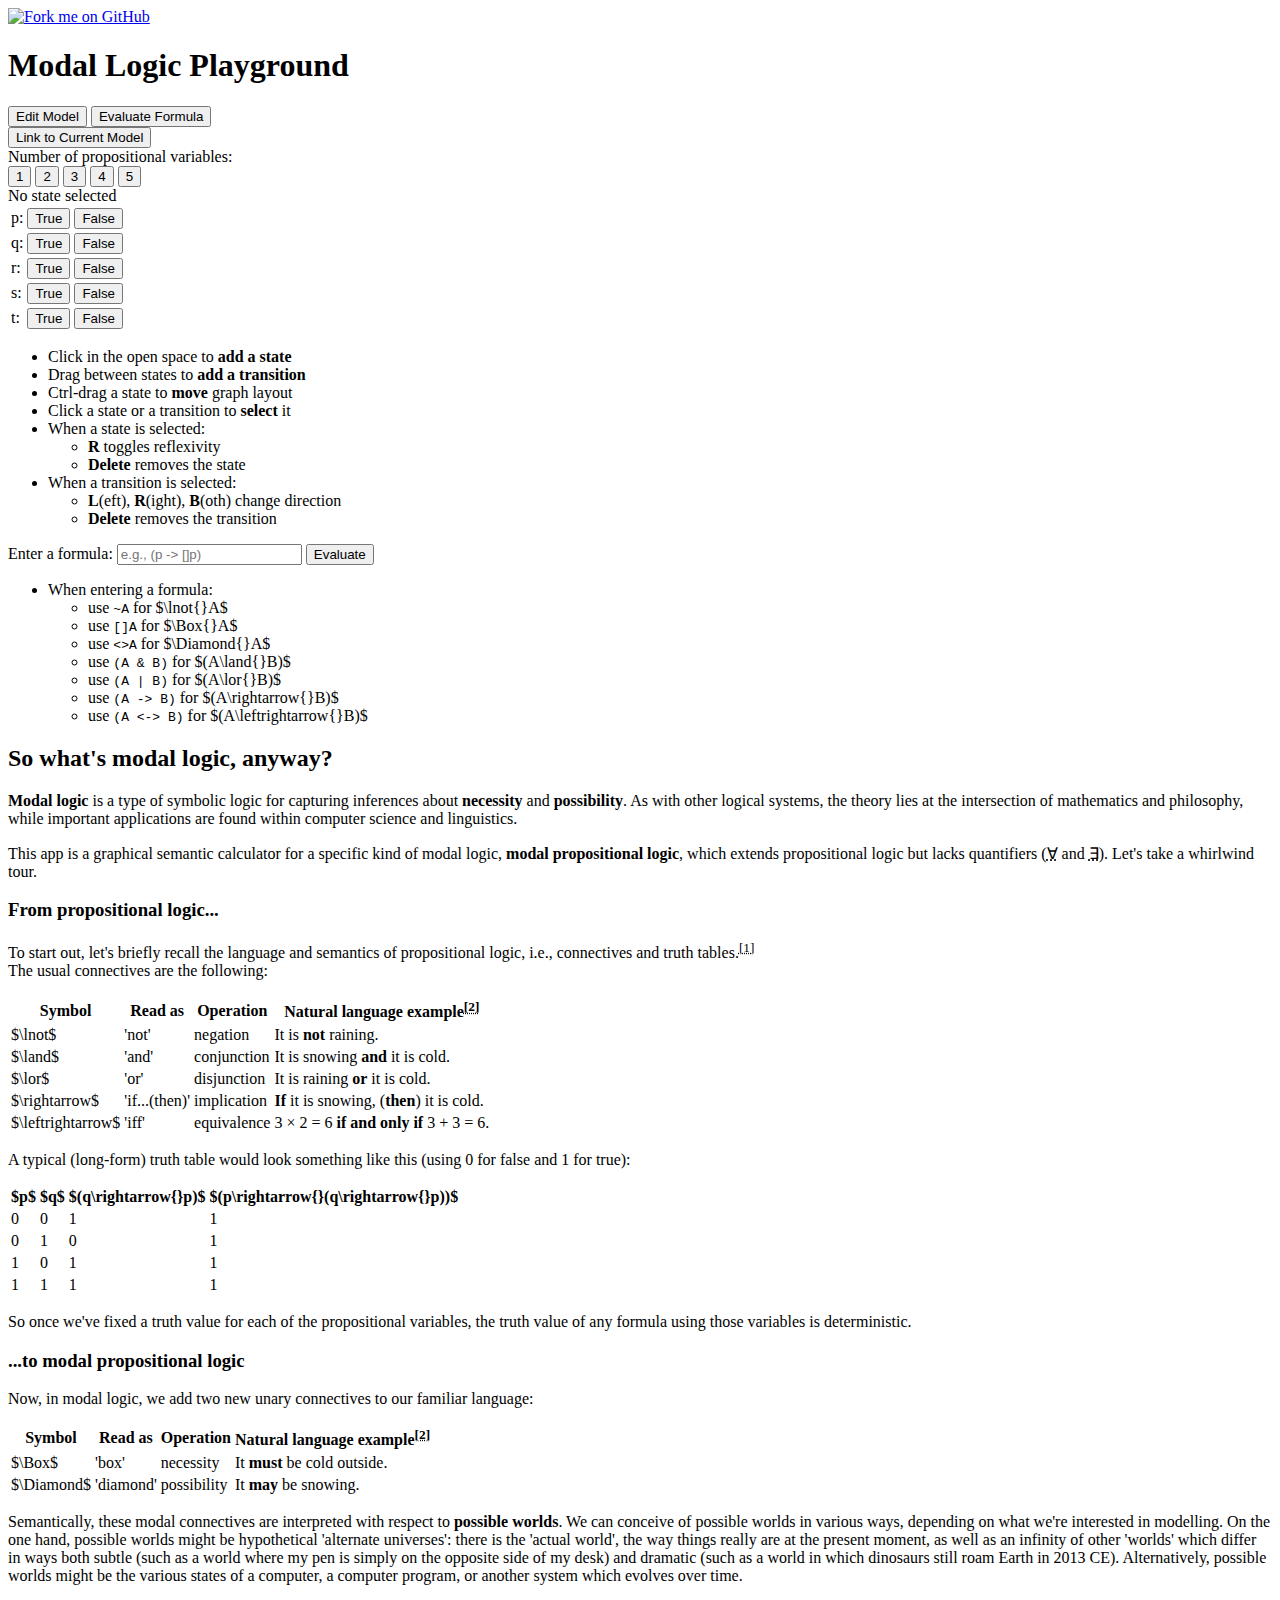
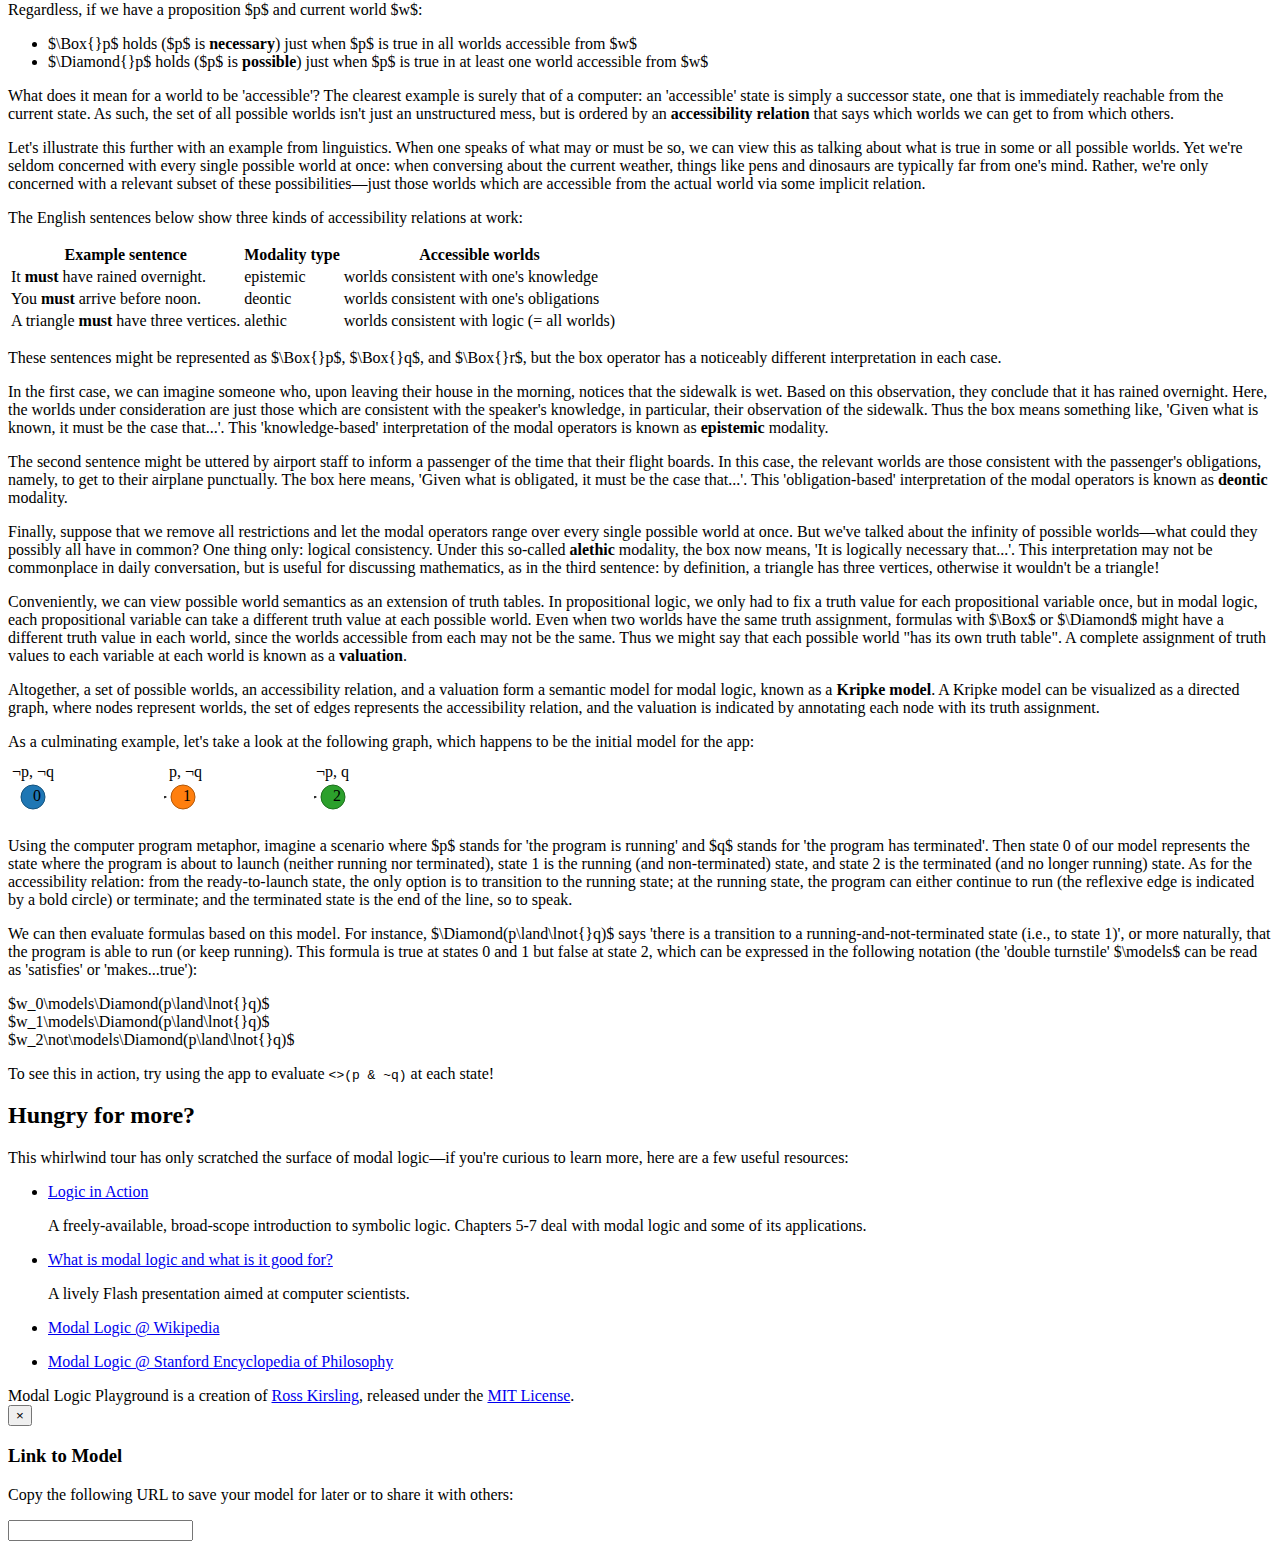
==== index.html @ 93e474a2 "Add html file with embedded .swf presentation" ====
<!DOCTYPE html>
<html>
  <head>
    <meta charset="utf-8">
    <title>Modal Logic Playground</title>
    <link rel="stylesheet" href="//fonts.googleapis.com/css?family=Open+Sans:300,400,700">
    <link rel="stylesheet" href="lib/bootstrap.min.css">
    <link rel="stylesheet" href="css/app.css">
  </head>

  <body>
    <div id="page-container">
      <a href="https://github.com/rkirsling/modallogic"><img class="github-link" src="img/blacktocat-32.png" title="Fork me on GitHub"></a>
      <h1>Modal Logic Playground</h1>
      <section id="app">
        <div id="mode-select" class="btn-group">
          <button class="btn btn-primary active" onclick="setAppMode(MODE.EDIT)">
            <i class="icon-pencil icon-white"></i> Edit Model
          </button>
          <button class="btn btn-primary" onclick="setAppMode(MODE.EVAL)">
            <i class="icon-eye-open icon-white"></i> Evaluate Formula
          </button>
        </div>
        <div id="model-link">
          <button class="btn btn-inverse" onclick="showLinkDialog()">Link to Current Model</button>
        </div>
        <div id="app-body">
          <div class="panel tab-content">
            <div id="edit-pane" class="tab-pane active">
              <div class="var-count">
                Number of propositional variables:
                <div class="btn-group">
                  <button class="btn" onclick="setVarCount(1)">1</button>
                  <button class="btn active" onclick="setVarCount(2)">2</button>
                  <button class="btn" onclick="setVarCount(3)">3</button>
                  <button class="btn" onclick="setVarCount(4)">4</button>
                  <button class="btn" onclick="setVarCount(5)">5</button>
                </div>
              </div>
              <div class="alert alert-info">
                <div class="selected-node-id">No state selected</div>
                <table class="propvars inactive">
                  <tbody>
                    <tr class=""><td class="var-name">p:</td><td class="var-value"><div class="btn-group">
                      <button class="btn btn-small btn-success" onclick="setVarForSelectedNode(0,true)">True</button>
                      <button class="btn btn-small btn-danger" onclick="setVarForSelectedNode(0,false)">False</button>
                    </div></td></tr>
                    <tr class=""><td class="var-name">q:</td><td class="var-value"><div class="btn-group">
                      <button class="btn btn-small btn-success" onclick="setVarForSelectedNode(1,true)">True</button>
                      <button class="btn btn-small btn-danger" onclick="setVarForSelectedNode(1,false)">False</button>
                    </div></td></tr>
                    <tr class="inactive"><td class="var-name">r:</td><td class="var-value"><div class="btn-group">
                      <button class="btn btn-small btn-success" onclick="setVarForSelectedNode(2,true)">True</button>
                      <button class="btn btn-small btn-danger" onclick="setVarForSelectedNode(2,false)">False</button>
                    </div></td></tr>
                    <tr class="inactive"><td class="var-name">s:</td><td class="var-value"><div class="btn-group">
                      <button class="btn btn-small btn-success" onclick="setVarForSelectedNode(3,true)">True</button>
                      <button class="btn btn-small btn-danger" onclick="setVarForSelectedNode(3,false)">False</button>
                    </div></td></tr>
                    <tr class="inactive"><td class="var-name">t:</td><td class="var-value"><div class="btn-group">
                      <button class="btn btn-small btn-success" onclick="setVarForSelectedNode(4,true)">True</button>
                      <button class="btn btn-small btn-danger" onclick="setVarForSelectedNode(4,false)">False</button>
                    </div></td></tr>
                  </tbody>
                </table>
              </div>
              <div class="instructions">
                <ul class="unstyled">
                  <li>Click in the open space to <strong>add a state</strong></li>
                  <li>Drag between states to <strong>add a transition</strong></li>
                  <li>Ctrl-drag a state to <strong>move</strong> graph layout</li>
                  <li>Click a state or a transition to <strong>select</strong> it</li>
                  <li>
                    When a state is selected:
                    <ul>
                      <li><strong>R</strong> toggles reflexivity</li>
                      <li><strong>Delete</strong> removes the state</li>
                    </ul>
                  </li>
                  <li>
                    When a transition is selected:
                    <ul>
                      <li><strong>L</strong>(eft), <strong>R</strong>(ight), <strong>B</strong>(oth) change direction</li>
                      <li><strong>Delete</strong> removes the transition</li>
                    </ul>
                  </li>
                </ul>
              </div>
            </div>
            <div id="eval-pane" class="tab-pane">
              <div class="eval-input">
                Enter a formula:
                <input type="text" placeholder="e.g., (p -> []p)">
                <button class="btn btn-block" onclick="evaluateFormula()">Evaluate</button>
              </div>
              <div class="eval-output inactive">
              </div>
              <div class="instructions">
                <ul class="unstyled">
                  <li>
                    When entering a formula:
                    <ul>
                      <li>use <code>~A</code> for $\lnot{}A$</li>
                      <li>use <code>[]A</code> for $\Box{}A$</li>
                      <li>use <code>&lt;&gt;A</code> for $\Diamond{}A$</li>
                      <li>use <code>(A &amp; B)</code> for $(A\land{}B)$</li>
                      <li>use <code>(A | B)</code> for $(A\lor{}B)$</li>
                      <li>use <code>(A -&gt; B)</code> for $(A\rightarrow{}B)$</li>
                      <li>use <code>(A &lt;-&gt; B)</code> for $(A\leftrightarrow{}B)$</li>
                    </ul>
                  </li>
                </ul>
              </div>
            </div>
          </div>
          <div class="graph"></div>
          <div class="current-formula inactive"></div>
        </div>
      </section>
      <section id="whatis">
        <h2>So what's modal logic, anyway?</h2>
        <p>
          <strong>Modal logic</strong> is a type of symbolic logic for capturing inferences about <strong>necessity</strong> and <strong>possibility</strong>.
          As with other logical systems, the theory lies at the intersection of mathematics and philosophy, while important applications are found within computer science and linguistics.
        </p>
        <p>
          This app is a graphical semantic calculator for a specific kind of modal logic, <strong>modal propositional logic</strong>, which extends propositional logic but lacks quantifiers (<abbr title="'for all', universal quantifier">&forall;</abbr> and <abbr title="'there exists', existential quantifier">&exist;</abbr>).
          Let's take a whirlwind tour.
        </p>
        <h3>From propositional logic...</h3>
        <p>
          To start out, let's briefly recall the language and semantics of propositional logic, i.e., connectives and truth tables.<sup><abbr title="To keep things simple, we won't worry about syntactic matters like axiomatization and deduction here.">[1]</abbr></sup>
          <br>The usual connectives are the following:
        </p>
        <table class="table table-striped connective-table">
          <thead>
            <tr><th>Symbol</th><th>Read as</th><th>Operation</th><th>Natural language example<sup><abbr title="The examples here are purely for illustration. In a natural language such as English, 'if' often does not correspond to logical implication; likewise for the other connectives.">[2]</abbr></sup></th></tr>
          </thead>
          <tbody>
            <tr><td>$\lnot$</td><td>'not'</td><td>negation</td><td>It is <strong>not</strong> raining.</td></tr>
            <tr><td>$\land$</td><td>'and'</td><td>conjunction</td><td>It is snowing <strong>and</strong> it is cold.</td></tr>
            <tr><td>$\lor$</td><td>'or'</td><td>disjunction</td><td>It is raining <strong>or</strong> it is cold.</td></tr>
            <tr><td>$\rightarrow$</td><td>'if...(then)'</td><td>implication</td><td><strong>If</strong> it is snowing, (<strong>then</strong>) it is cold.</td></tr>
            <tr><td>$\leftrightarrow$</td><td>'iff'</td><td>equivalence</td><td>3 &times; 2 = 6 <strong>if and only if</strong> 3 + 3 = 6.</td></tr>
          </tbody>
        </table>
        <p>
          A typical (long-form) truth table would look something like this (using 0 for false and 1 for true):
        </p>
        <table class="table table-striped truth-table">
          <thead>
            <tr><th>$p$</th><th>$q$</th><th>$(q\rightarrow{}p)$</th><th>$(p\rightarrow{}(q\rightarrow{}p))$</th></tr>
          </thead>
          <tbody>
            <tr><td>0</td><td>0</td><td>1</td><td>1</td></tr>
            <tr><td>0</td><td>1</td><td>0</td><td>1</td></tr>
            <tr><td>1</td><td>0</td><td>1</td><td>1</td></tr>
            <tr><td>1</td><td>1</td><td>1</td><td>1</td></tr>
          </tbody>
        </table>
        <p>
          So once we've fixed a truth value for each of the propositional variables, the truth value of any formula using those variables is deterministic.
        </p>
        <h3>...to modal propositional logic</h3>
        <p>
          Now, in modal logic, we add two new unary connectives to our familiar language:
        </p>
        <table class="table table-striped connective-table">
          <thead>
            <tr><th>Symbol</th><th>Read as</th><th>Operation</th><th>Natural language example<sup><abbr title="The examples here are purely for illustration. In a natural language such as English, 'if' often does not correspond to logical implication; likewise for the other connectives.">[2]</abbr></sup></th></tr>
          </thead>
          <tbody>
            <tr><td>$\Box$</td><td>'box'</td><td>necessity</td><td>It <strong>must</strong> be cold outside.</td></tr>
            <tr><td>$\Diamond$</td><td>'diamond'</td><td>possibility</td><td>It <strong>may</strong> be snowing.</td></tr>
          </tbody>
        </table>
        <p>
          Semantically, these modal connectives are interpreted with respect to <strong>possible worlds</strong>.
          We can conceive of possible worlds in various ways, depending on what we're interested in modelling.
          On the one hand, possible worlds might be hypothetical 'alternate universes': there is the 'actual world', the way things really are at the present moment, as well as an infinity of other 'worlds' which differ in ways both subtle (such as a world where my pen is simply on the opposite side of my desk) and dramatic (such as a world in which dinosaurs still roam Earth in 2013 CE).
          Alternatively, possible worlds might be the various states of a computer, a computer program, or another system which evolves over time.
        </p>
        <p>
          Regardless, if we have a proposition $p$ and current world $w$:
        </p>
        <div class="well">
          <ul>
            <li>$\Box{}p$ holds ($p$ is <strong>necessary</strong>) just when $p$ is true in all worlds accessible from $w$</li>
            <li>$\Diamond{}p$ holds ($p$ is <strong>possible</strong>) just when $p$ is true in at least one world accessible from $w$</li>
          </ul>
        </div>
        <p>
          What does it mean for a world to be 'accessible'? The clearest example is surely that of a computer: an 'accessible' state is simply a successor state, one that is immediately reachable from the current state.
          As such, the set of all possible worlds isn't just an unstructured mess, but is ordered by an <strong>accessibility relation</strong> that says which worlds we can get to from which others.
        </p>
        <div class="example">
          <p>
            Let's illustrate this further with an example from linguistics.
            When one speaks of what may or must be so, we can view this as talking about what is true in some or all possible worlds.
            Yet we're seldom concerned with every single possible world at once: when conversing about the current weather, things like pens and dinosaurs are typically far from one's mind.
            Rather, we're only concerned with a relevant subset of these possibilities&mdash;just those worlds which are accessible from the actual world via some implicit relation.
          </p>
          <p>
            The English sentences below show three kinds of accessibility relations at work:
          </p>
          <table class="table table-striped relation-table">
            <thead>
              <tr><th>Example sentence</th><th>Modality type</th><th>Accessible worlds</th></tr>
            </thead>
            <tbody>
              <tr><td>It <strong>must</strong> have rained overnight.</td><td>epistemic</td><td>worlds consistent with one's knowledge</td></tr>
              <tr><td>You <strong>must</strong> arrive before noon.</td><td>deontic</td><td>worlds consistent with one's obligations</td></tr>
              <tr><td>A triangle <strong>must</strong> have three vertices.</td><td>alethic</td><td>worlds consistent with logic (= all worlds)</td></tr>
            </tbody>
          </table>
          <p>
            These sentences might be represented as $\Box{}p$, $\Box{}q$, and $\Box{}r$, but the box operator has a noticeably different interpretation in each case.
          </p>
          <p>
            In the first case, we can imagine someone who, upon leaving their house in the morning, notices that the sidewalk is wet.
            Based on this observation, they conclude that it has rained overnight.
            Here, the worlds under consideration are just those which are consistent with the speaker's knowledge, in particular, their observation of the sidewalk.
            Thus the box means something like, 'Given what is known, it must be the case that...'.
            This 'knowledge-based' interpretation of the modal operators is known as <strong>epistemic</strong> modality.
          </p>
          <p>
            The second sentence might be uttered by airport staff to inform a passenger of the time that their flight boards.
            In this case, the relevant worlds are those consistent with the passenger's obligations, namely, to get to their airplane punctually.
            The box here means, 'Given what is obligated, it must be the case that...'.
            This 'obligation-based' interpretation of the modal operators is known as <strong>deontic</strong> modality.
          </p>
          <p>
            Finally, suppose that we remove all restrictions and let the modal operators range over every single possible world at once.
            But we've talked about the infinity of possible worlds&mdash;what could they possibly all have in common?
            One thing only: logical consistency.
            Under this so-called <strong>alethic</strong> modality, the box now means, 'It is logically necessary that...'.
            This interpretation may not be commonplace in daily conversation, but is useful for discussing mathematics, as in the third sentence: by definition, a triangle has three vertices, otherwise it wouldn't be a triangle!
          </p>
        </div>
        <p>
          Conveniently, we can view possible world semantics as an extension of truth tables.
          In propositional logic, we only had to fix a truth value for each propositional variable once, but in modal logic, each propositional variable can take a different truth value at each possible world.
          Even when two worlds have the same truth assignment, formulas with $\Box$ or $\Diamond$ might have a different truth value in each world, since the worlds accessible from each may not be the same.
          Thus we might say that each possible world "has its own truth table".
          A complete assignment of truth values to each variable at each world is known as a <strong>valuation</strong>.
        </p>
        <p>
          Altogether, a set of possible worlds, an accessibility relation, and a valuation form a semantic model for modal logic, known as a <strong>Kripke model</strong>.
          A Kripke model can be visualized as a directed graph, where nodes represent worlds, the set of edges represents the accessibility relation, and the valuation is indicated by annotating each node with its truth assignment.
        </p>
        <div class="example">
          <p>
            As a culminating example, let's take a look at the following graph, which happens to be the initial model for the app:
          </p>
          <div class="well svg-well">
            <svg class="static" width="350" height="50">
              <defs>
                <marker id="end-arrow" viewBox="0 -5 10 10" refX="6" markerWidth="3" markerHeight="3" orient="auto">
                  <path d="M0,-5L10,0L0,5" fill="#000"></path>
                </marker>
              </defs>
              <g>
                <path class="link" marker-end="url(#end-arrow)" d="M37,30L158,30"></path>
                <path class="link" marker-end="url(#end-arrow)" d="M187,30L308,30"></path>
              </g>
              <g>
                <g transform="translate(25,30)">
                  <circle class="node" r="12" style="fill: #1f77b4; stroke: #15537d;"></circle>
                  <text x="0" y="4" class="id">0</text>
                  <text x="-21" y="-20">&not;p, &not;q</text>
                </g>
                <g transform="translate(175,30)">
                  <circle class="node reflexive" r="12" style="fill: #ff7f0e; stroke: #b25809;"></circle>
                  <text x="0" y="4" class="id">1</text>
                  <text x="-14" y="-20">p, &not;q</text>
                </g>
                <g transform="translate(325,30)">
                  <circle class="node" r="12" style="fill: #2ca02c; stroke: #1e701e;"></circle>
                  <text x="0" y="4" class="id">2</text>
                  <text x="-17" y="-20">&not;p, q</text>
                </g>
              </g>
            </svg>
          </div>
          <p>
            Using the computer program metaphor, imagine a scenario where $p$ stands for 'the program is running' and $q$ stands for 'the program has terminated'.
            Then state 0 of our model represents the state where the program is about to launch (neither running nor terminated), state 1 is the running (and non-terminated) state, and state 2 is the terminated (and no longer running) state.
            As for the accessibility relation: from the ready-to-launch state, the only option is to transition to the running state; at the running state, the program can either continue to run (the reflexive edge is indicated by a bold circle) or terminate; and the terminated state is the end of the line, so to speak.
          </p>
          <p>
            We can then evaluate formulas based on this model. For instance, $\Diamond(p\land\lnot{}q)$ says 'there is a transition to a running-and-not-terminated state (i.e., to state 1)', or more naturally, that the program is able to run (or keep running).
            This formula is true at states 0 and 1 but false at state 2, which can be expressed in the following notation (the 'double turnstile' $\models$ can be read as 'satisfies' or 'makes...true'):
          </p>
          <div class="well wffs">
            <div>$w_0\models\Diamond(p\land\lnot{}q)$</div>
            <div>$w_1\models\Diamond(p\land\lnot{}q)$</div>
            <div>$w_2\not\models\Diamond(p\land\lnot{}q)$</div>
          </div>
          <p>
            To see this in action, try using the app to evaluate <code>&lt;&gt;(p &amp; ~q)</code> at each state!
          </p>
        </div>
        <h2>Hungry for more?</h2>
        <p>
          This whirlwind tour has only scratched the surface of modal logic&mdash;if you're curious to learn more, here are a few useful resources:
        </p>
        <ul class="unstyled">
          <li>
            <a href="http://www.logicinaction.org/" target="_blank">Logic in Action</a>
            <p class="indent">A freely-available, broad-scope introduction to symbolic logic. Chapters 5-7 deal with modal logic and some of its applications.</p>
          </li>
          <li>
            <a href="presentation.html" target="_blank">What is modal logic and what is it good for?</a>
            <p class="indent">A lively Flash presentation aimed at computer scientists.</p>
          </li>
          <li>
            <a href="http://en.wikipedia.org/wiki/Modal_logic" target="_blank">Modal Logic @ Wikipedia</a>
            <p></p>
          </li>
          <li>
            <a href="http://plato.stanford.edu/entries/logic-modal/" target="_blank">Modal Logic @ Stanford Encyclopedia of Philosophy</a>
            <p></p>
          </li>
        </ul>
      </section>
      <footer>
        Modal Logic Playground is a creation of <a href="https://github.com/rkirsling">Ross Kirsling</a>, released under the <a href="http://opensource.org/licenses/mit-license.php">MIT License</a>.
      </footer>
    </div>
    <div class="modal-backdrop fade inactive" onclick="hideLinkDialog()"></div>
    <div id="link-dialog" class="modal fade inactive">
      <div class="modal-header">
        <button type="button" class="close" onclick="hideLinkDialog()">&times;</button>
        <h3>Link to Model</h3>
      </div>
      <div class="modal-body">
        <p>Copy the following URL to save your model for later or to share it with others:</p>
        <input type="text" value="" readonly onclick="this.select()">
      </div>
    </div>
  </body>

  <script type="text/x-mathjax-config">MathJax.Hub.Config({ tex2jax: { inlineMath: [['$','$']] } });</script>
  <script src="//cdnjs.cloudflare.com/ajax/libs/mathjax/2.7.2/MathJax.js?config=TeX-AMS_CHTML"></script>
  <script src="lib/d3.min.js"></script>
  <script src="lib/formula-parser.min.js"></script>
  <script src="js/MPL.js"></script>
  <script src="js/app.js"></script>
</html>
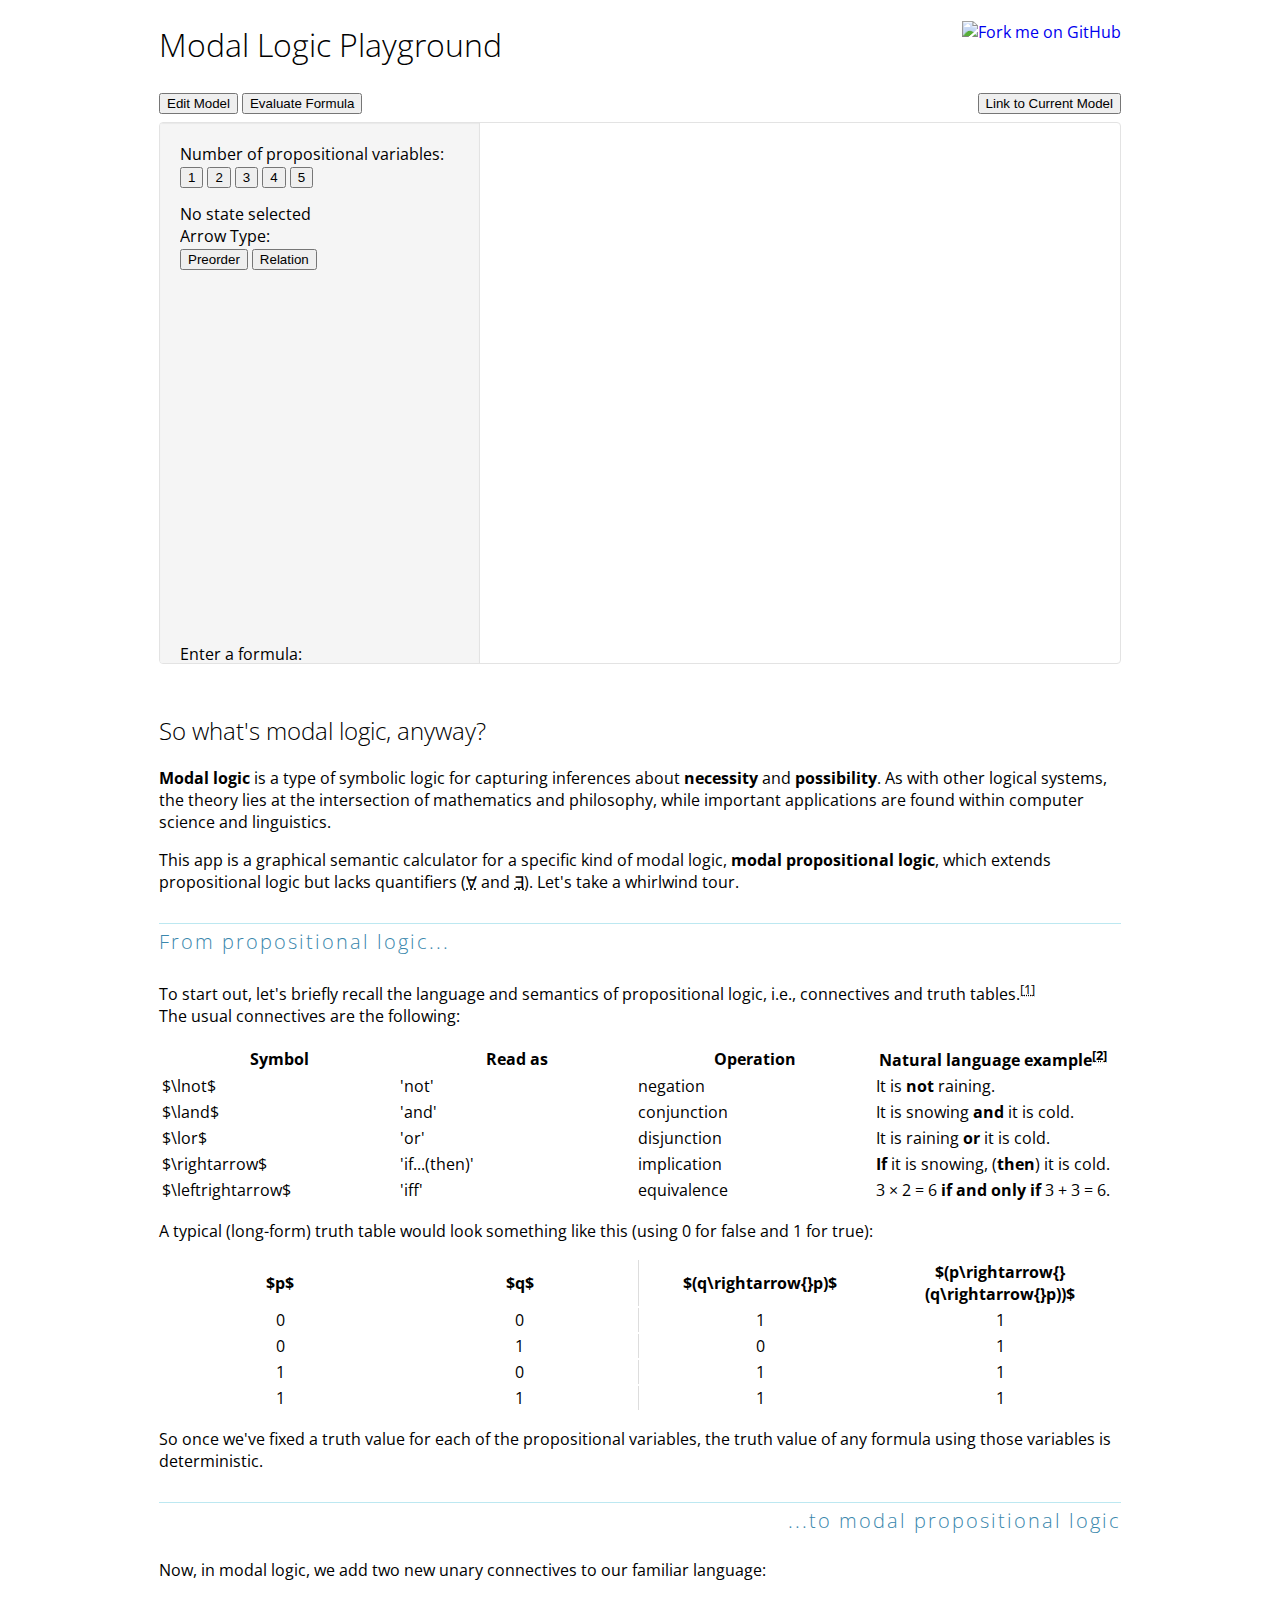
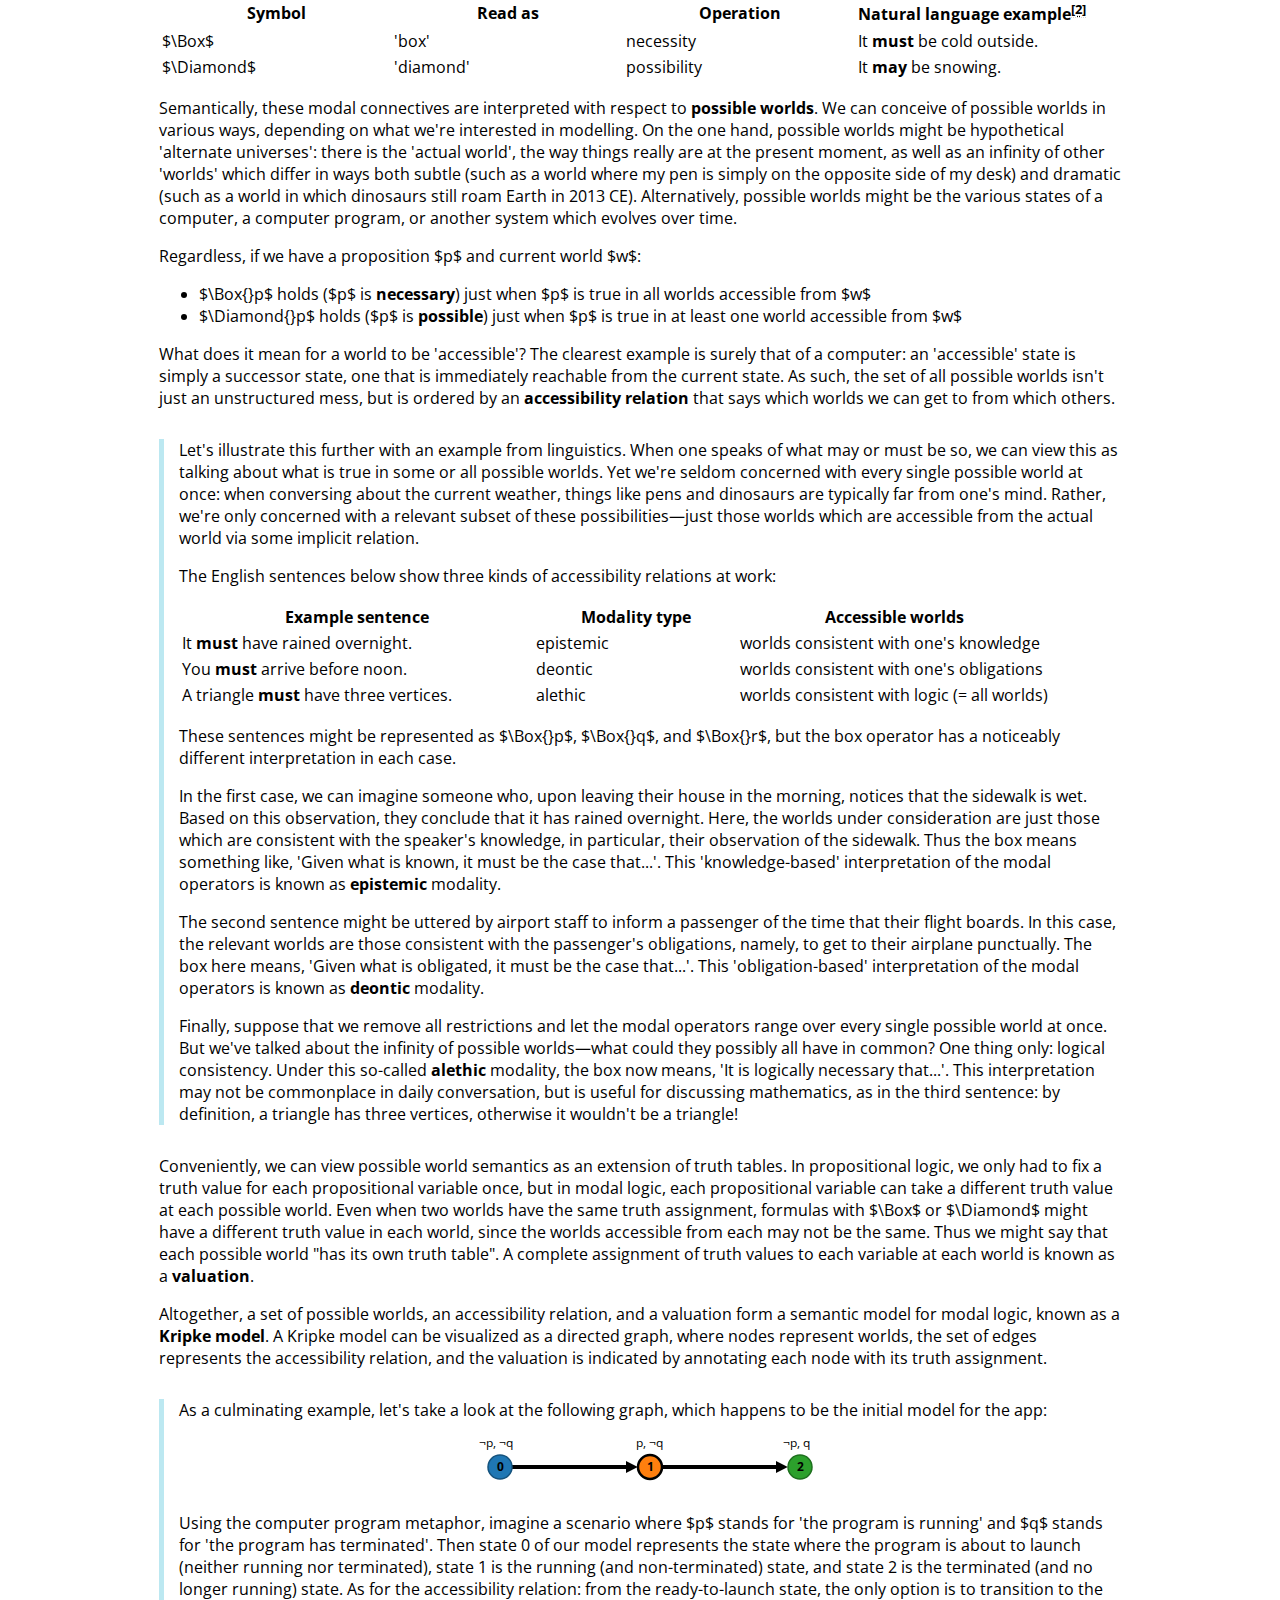
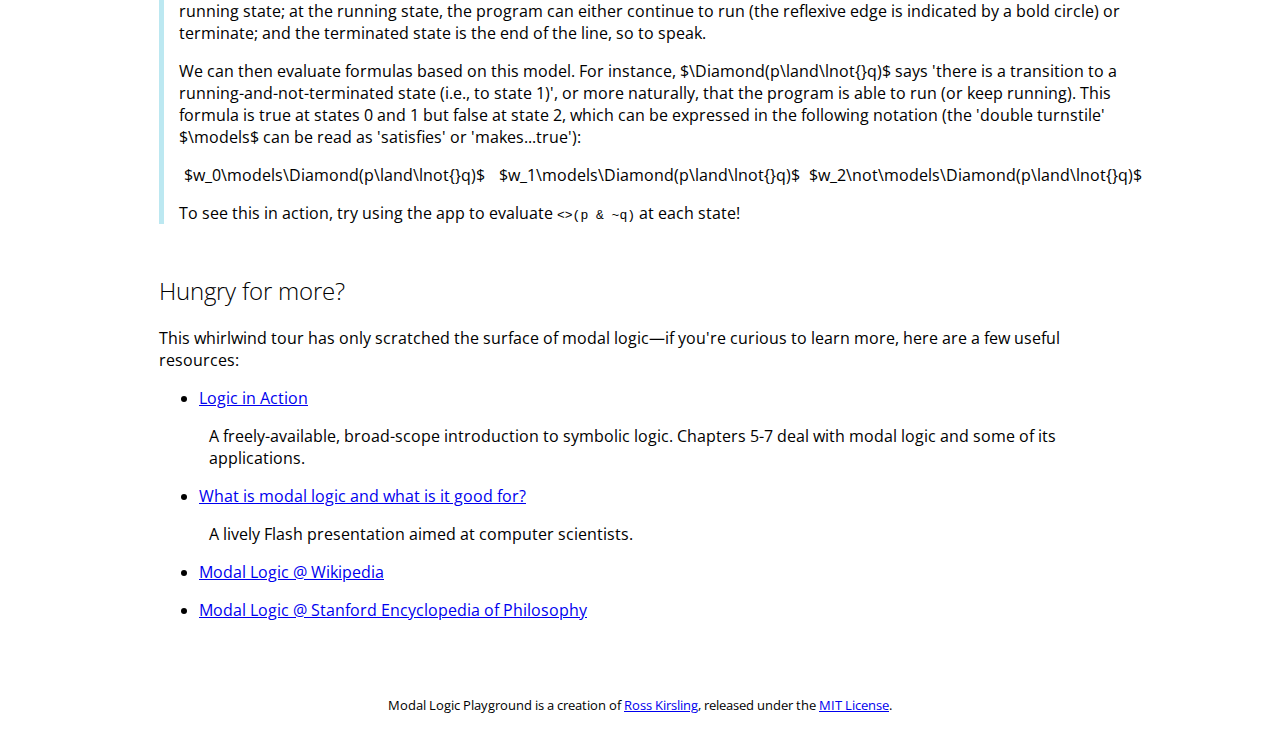
==== commit 168e6568: "Add two visual arrow types" ====
--- a/index.html
+++ b/index.html
@@ -1,70 +1,111 @@
 <!DOCTYPE html>
 <html>
-  <head>
-    <meta charset="utf-8">
-    <title>Modal Logic Playground</title>
-    <link rel="stylesheet" href="//fonts.googleapis.com/css?family=Open+Sans:300,400,700">
-    <link rel="stylesheet" href="lib/bootstrap.min.css">
-    <link rel="stylesheet" href="css/app.css">
-  </head>
 
-  <body>
-    <div id="page-container">
-      <a href="https://github.com/rkirsling/modallogic"><img class="github-link" src="img/blacktocat-32.png" title="Fork me on GitHub"></a>
-      <h1>Modal Logic Playground</h1>
-      <section id="app">
-        <div id="mode-select" class="btn-group">
-          <button class="btn btn-primary active" onclick="setAppMode(MODE.EDIT)">
-            <i class="icon-pencil icon-white"></i> Edit Model
-          </button>
-          <button class="btn btn-primary" onclick="setAppMode(MODE.EVAL)">
-            <i class="icon-eye-open icon-white"></i> Evaluate Formula
-          </button>
-        </div>
-        <div id="model-link">
-          <button class="btn btn-inverse" onclick="showLinkDialog()">Link to Current Model</button>
-        </div>
-        <div id="app-body">
-          <div class="panel tab-content">
-            <div id="edit-pane" class="tab-pane active">
-              <div class="var-count">
-                Number of propositional variables:
-                <div class="btn-group">
-                  <button class="btn" onclick="setVarCount(1)">1</button>
-                  <button class="btn active" onclick="setVarCount(2)">2</button>
-                  <button class="btn" onclick="setVarCount(3)">3</button>
-                  <button class="btn" onclick="setVarCount(4)">4</button>
-                  <button class="btn" onclick="setVarCount(5)">5</button>
-                </div>
+<head>
+  <meta charset="utf-8">
+  <title>Modal Logic Playground</title>
+  <link rel="stylesheet" href="//fonts.googleapis.com/css?family=Open+Sans:300,400,700">
+  <link rel="stylesheet" href="lib/bootstrap.min.css">
+  <link rel="stylesheet" href="css/app.css">
+</head>
+
+<body>
+  <div id="page-container">
+    <a href="https://github.com/rkirsling/modallogic"><img class="github-link" src="img/blacktocat-32.png"
+        title="Fork me on GitHub"></a>
+    <h1>Modal Logic Playground</h1>
+    <section id="app">
+      <div id="mode-select" class="btn-group">
+        <button class="btn btn-primary active" onclick="setAppMode(MODE.EDIT)">
+          <i class="icon-pencil icon-white"></i> Edit Model
+        </button>
+        <button class="btn btn-primary" onclick="setAppMode(MODE.EVAL)">
+          <i class="icon-eye-open icon-white"></i> Evaluate Formula
+        </button>
+      </div>
+      <div id="model-link">
+        <button class="btn btn-inverse" onclick="showLinkDialog()">Link to Current Model</button>
+      </div>
+      <div id="app-body">
+        <div class="panel tab-content">
+          <div id="edit-pane" class="tab-pane active">
+            <div class="var-count">
+              Number of propositional variables:
+              <div class="btn-group">
+                <button class="btn" onclick="setVarCount(1)">1</button>
+                <button class="btn active" onclick="setVarCount(2)">2</button>
+                <button class="btn" onclick="setVarCount(3)">3</button>
+                <button class="btn" onclick="setVarCount(4)">4</button>
+                <button class="btn" onclick="setVarCount(5)">5</button>
               </div>
-              <div class="alert alert-info">
-                <div class="selected-node-id">No state selected</div>
-                <table class="propvars inactive">
-                  <tbody>
-                    <tr class=""><td class="var-name">p:</td><td class="var-value"><div class="btn-group">
-                      <button class="btn btn-small btn-success" onclick="setVarForSelectedNode(0,true)">True</button>
-                      <button class="btn btn-small btn-danger" onclick="setVarForSelectedNode(0,false)">False</button>
-                    </div></td></tr>
-                    <tr class=""><td class="var-name">q:</td><td class="var-value"><div class="btn-group">
-                      <button class="btn btn-small btn-success" onclick="setVarForSelectedNode(1,true)">True</button>
-                      <button class="btn btn-small btn-danger" onclick="setVarForSelectedNode(1,false)">False</button>
-                    </div></td></tr>
-                    <tr class="inactive"><td class="var-name">r:</td><td class="var-value"><div class="btn-group">
-                      <button class="btn btn-small btn-success" onclick="setVarForSelectedNode(2,true)">True</button>
-                      <button class="btn btn-small btn-danger" onclick="setVarForSelectedNode(2,false)">False</button>
-                    </div></td></tr>
-                    <tr class="inactive"><td class="var-name">s:</td><td class="var-value"><div class="btn-group">
-                      <button class="btn btn-small btn-success" onclick="setVarForSelectedNode(3,true)">True</button>
-                      <button class="btn btn-small btn-danger" onclick="setVarForSelectedNode(3,false)">False</button>
-                    </div></td></tr>
-                    <tr class="inactive"><td class="var-name">t:</td><td class="var-value"><div class="btn-group">
-                      <button class="btn btn-small btn-success" onclick="setVarForSelectedNode(4,true)">True</button>
-                      <button class="btn btn-small btn-danger" onclick="setVarForSelectedNode(4,false)">False</button>
-                    </div></td></tr>
-                  </tbody>
-                </table>
-              </div>
-              <div class="instructions">
+            </div>
+            <div class="alert alert-info">
+              <div class="selected-node-id">No state selected</div>
+              <table class="propvars inactive">
+                <tbody>
+                  <tr class="">
+                    <td class="var-name">p:</td>
+                    <td class="var-value">
+                      <div class="btn-group">
+                        <button class="btn btn-small btn-success" onclick="setVarForSelectedNode(0,true)">True</button>
+                        <button class="btn btn-small btn-danger" onclick="setVarForSelectedNode(0,false)">False</button>
+                      </div>
+                    </td>
+                  </tr>
+                  <tr class="">
+                    <td class="var-name">q:</td>
+                    <td class="var-value">
+                      <div class="btn-group">
+                        <button class="btn btn-small btn-success" onclick="setVarForSelectedNode(1,true)">True</button>
+                        <button class="btn btn-small btn-danger" onclick="setVarForSelectedNode(1,false)">False</button>
+                      </div>
+                    </td>
+                  </tr>
+                  <tr class="inactive">
+                    <td class="var-name">r:</td>
+                    <td class="var-value">
+                      <div class="btn-group">
+                        <button class="btn btn-small btn-success" onclick="setVarForSelectedNode(2,true)">True</button>
+                        <button class="btn btn-small btn-danger" onclick="setVarForSelectedNode(2,false)">False</button>
+                      </div>
+                    </td>
+                  </tr>
+                  <tr class="inactive">
+                    <td class="var-name">s:</td>
+                    <td class="var-value">
+                      <div class="btn-group">
+                        <button class="btn btn-small btn-success" onclick="setVarForSelectedNode(3,true)">True</button>
+                        <button class="btn btn-small btn-danger" onclick="setVarForSelectedNode(3,false)">False</button>
+                      </div>
+                    </td>
+                  </tr>
+                  <tr class="inactive">
+                    <td class="var-name">t:</td>
+                    <td class="var-value">
+                      <div class="btn-group">
+                        <button class="btn btn-small btn-success" onclick="setVarForSelectedNode(4,true)">True</button>
+                        <button class="btn btn-small btn-danger" onclick="setVarForSelectedNode(4,false)">False</button>
+                      </div>
+                    </td>
+                  </tr>
+                </tbody>
+              </table>
+            </div>
+
+            <div class="alert-info alert"> <!-- This is the "select arrow type" section -->
+              <tbody>
+                <tr class="">
+                  <td class="var-name">Arrow Type:</td>
+                  <td class="var-value">
+                    <div class="btn-group">
+                      <button id="btnArrowPreorder" class="active btn btn-small btn-info" onclick="setArrowType('preorder')">Preorder</button>
+                      <button id="btnArrowRelation" class="btn btn-small btn-secondary" onclick="setArrowType('relation')">Relation</button>
+                    </div>
+                  </td>
+                </tr>
+              </tbody>
+            </div>
+            <!-- <div class="instructions">
                 <ul class="unstyled">
                   <li>Click in the open space to <strong>add a state</strong></li>
                   <li>Drag between states to <strong>add a transition</strong></li>
@@ -85,265 +126,401 @@
                     </ul>
                   </li>
                 </ul>
-              </div>
+              </div> -->
+          </div>
+          <div id="eval-pane" class="tab-pane">
+            <div class="eval-input">
+              Enter a formula:
+              <input type="text" placeholder="e.g., (p -> []p)">
+              <button class="btn btn-block" onclick="evaluateFormula()">Evaluate</button>
             </div>
-            <div id="eval-pane" class="tab-pane">
-              <div class="eval-input">
-                Enter a formula:
-                <input type="text" placeholder="e.g., (p -> []p)">
-                <button class="btn btn-block" onclick="evaluateFormula()">Evaluate</button>
-              </div>
-              <div class="eval-output inactive">
-              </div>
-              <div class="instructions">
-                <ul class="unstyled">
-                  <li>
-                    When entering a formula:
-                    <ul>
-                      <li>use <code>~A</code> for $\lnot{}A$</li>
-                      <li>use <code>[]A</code> for $\Box{}A$</li>
-                      <li>use <code>&lt;&gt;A</code> for $\Diamond{}A$</li>
-                      <li>use <code>(A &amp; B)</code> for $(A\land{}B)$</li>
-                      <li>use <code>(A | B)</code> for $(A\lor{}B)$</li>
-                      <li>use <code>(A -&gt; B)</code> for $(A\rightarrow{}B)$</li>
-                      <li>use <code>(A &lt;-&gt; B)</code> for $(A\leftrightarrow{}B)$</li>
-                    </ul>
-                  </li>
-                </ul>
-              </div>
+            <div class="eval-output inactive">
+            </div>
+            <div class="instructions">
+              <ul class="unstyled">
+                <li>
+                  When entering a formula:
+                  <ul>
+                    <li>use <code>~A</code> for $\lnot{}A$</li>
+                    <li>use <code>[]A</code> for $\Box{}A$</li>
+                    <li>use <code>&lt;&gt;A</code> for $\Diamond{}A$</li>
+                    <li>use <code>(A &amp; B)</code> for $(A\land{}B)$</li>
+                    <li>use <code>(A | B)</code> for $(A\lor{}B)$</li>
+                    <li>use <code>(A -&gt; B)</code> for $(A\rightarrow{}B)$</li>
+                    <li>use <code>(A &lt;-&gt; B)</code> for $(A\leftrightarrow{}B)$</li>
+                  </ul>
+                </li>
+              </ul>
             </div>
           </div>
-          <div class="graph"></div>
-          <div class="current-formula inactive"></div>
         </div>
-      </section>
-      <section id="whatis">
-        <h2>So what's modal logic, anyway?</h2>
-        <p>
-          <strong>Modal logic</strong> is a type of symbolic logic for capturing inferences about <strong>necessity</strong> and <strong>possibility</strong>.
-          As with other logical systems, the theory lies at the intersection of mathematics and philosophy, while important applications are found within computer science and linguistics.
-        </p>
-        <p>
-          This app is a graphical semantic calculator for a specific kind of modal logic, <strong>modal propositional logic</strong>, which extends propositional logic but lacks quantifiers (<abbr title="'for all', universal quantifier">&forall;</abbr> and <abbr title="'there exists', existential quantifier">&exist;</abbr>).
-          Let's take a whirlwind tour.
-        </p>
-        <h3>From propositional logic...</h3>
-        <p>
-          To start out, let's briefly recall the language and semantics of propositional logic, i.e., connectives and truth tables.<sup><abbr title="To keep things simple, we won't worry about syntactic matters like axiomatization and deduction here.">[1]</abbr></sup>
-          <br>The usual connectives are the following:
-        </p>
-        <table class="table table-striped connective-table">
+        <div class="graph"></div>
+        <div class="current-formula inactive"></div>
+      </div>
+    </section>
+    <section id="whatis">
+      <h2>So what's modal logic, anyway?</h2>
+      <p>
+        <strong>Modal logic</strong> is a type of symbolic logic for capturing inferences about
+        <strong>necessity</strong> and <strong>possibility</strong>.
+        As with other logical systems, the theory lies at the intersection of mathematics and philosophy, while
+        important applications are found within computer science and linguistics.
+      </p>
+      <p>
+        This app is a graphical semantic calculator for a specific kind of modal logic, <strong>modal propositional
+          logic</strong>, which extends propositional logic but lacks quantifiers (<abbr
+          title="'for all', universal quantifier">&forall;</abbr> and <abbr
+          title="'there exists', existential quantifier">&exist;</abbr>).
+        Let's take a whirlwind tour.
+      </p>
+      <h3>From propositional logic...</h3>
+      <p>
+        To start out, let's briefly recall the language and semantics of propositional logic, i.e., connectives and
+        truth tables.<sup><abbr
+            title="To keep things simple, we won't worry about syntactic matters like axiomatization and deduction here.">[1]</abbr></sup>
+        <br>The usual connectives are the following:
+      </p>
+      <table class="table table-striped connective-table">
+        <thead>
+          <tr>
+            <th>Symbol</th>
+            <th>Read as</th>
+            <th>Operation</th>
+            <th>Natural language example<sup><abbr
+                  title="The examples here are purely for illustration. In a natural language such as English, 'if' often does not correspond to logical implication; likewise for the other connectives.">[2]</abbr></sup>
+            </th>
+          </tr>
+        </thead>
+        <tbody>
+          <tr>
+            <td>$\lnot$</td>
+            <td>'not'</td>
+            <td>negation</td>
+            <td>It is <strong>not</strong> raining.</td>
+          </tr>
+          <tr>
+            <td>$\land$</td>
+            <td>'and'</td>
+            <td>conjunction</td>
+            <td>It is snowing <strong>and</strong> it is cold.</td>
+          </tr>
+          <tr>
+            <td>$\lor$</td>
+            <td>'or'</td>
+            <td>disjunction</td>
+            <td>It is raining <strong>or</strong> it is cold.</td>
+          </tr>
+          <tr>
+            <td>$\rightarrow$</td>
+            <td>'if...(then)'</td>
+            <td>implication</td>
+            <td><strong>If</strong> it is snowing, (<strong>then</strong>) it is cold.</td>
+          </tr>
+          <tr>
+            <td>$\leftrightarrow$</td>
+            <td>'iff'</td>
+            <td>equivalence</td>
+            <td>3 &times; 2 = 6 <strong>if and only if</strong> 3 + 3 = 6.</td>
+          </tr>
+        </tbody>
+      </table>
+      <p>
+        A typical (long-form) truth table would look something like this (using 0 for false and 1 for true):
+      </p>
+      <table class="table table-striped truth-table">
+        <thead>
+          <tr>
+            <th>$p$</th>
+            <th>$q$</th>
+            <th>$(q\rightarrow{}p)$</th>
+            <th>$(p\rightarrow{}(q\rightarrow{}p))$</th>
+          </tr>
+        </thead>
+        <tbody>
+          <tr>
+            <td>0</td>
+            <td>0</td>
+            <td>1</td>
+            <td>1</td>
+          </tr>
+          <tr>
+            <td>0</td>
+            <td>1</td>
+            <td>0</td>
+            <td>1</td>
+          </tr>
+          <tr>
+            <td>1</td>
+            <td>0</td>
+            <td>1</td>
+            <td>1</td>
+          </tr>
+          <tr>
+            <td>1</td>
+            <td>1</td>
+            <td>1</td>
+            <td>1</td>
+          </tr>
+        </tbody>
+      </table>
+      <p>
+        So once we've fixed a truth value for each of the propositional variables, the truth value of any formula using
+        those variables is deterministic.
+      </p>
+      <h3>...to modal propositional logic</h3>
+      <p>
+        Now, in modal logic, we add two new unary connectives to our familiar language:
+      </p>
+      <table class="table table-striped connective-table">
+        <thead>
+          <tr>
+            <th>Symbol</th>
+            <th>Read as</th>
+            <th>Operation</th>
+            <th>Natural language example<sup><abbr
+                  title="The examples here are purely for illustration. In a natural language such as English, 'if' often does not correspond to logical implication; likewise for the other connectives.">[2]</abbr></sup>
+            </th>
+          </tr>
+        </thead>
+        <tbody>
+          <tr>
+            <td>$\Box$</td>
+            <td>'box'</td>
+            <td>necessity</td>
+            <td>It <strong>must</strong> be cold outside.</td>
+          </tr>
+          <tr>
+            <td>$\Diamond$</td>
+            <td>'diamond'</td>
+            <td>possibility</td>
+            <td>It <strong>may</strong> be snowing.</td>
+          </tr>
+        </tbody>
+      </table>
+      <p>
+        Semantically, these modal connectives are interpreted with respect to <strong>possible worlds</strong>.
+        We can conceive of possible worlds in various ways, depending on what we're interested in modelling.
+        On the one hand, possible worlds might be hypothetical 'alternate universes': there is the 'actual world', the
+        way things really are at the present moment, as well as an infinity of other 'worlds' which differ in ways both
+        subtle (such as a world where my pen is simply on the opposite side of my desk) and dramatic (such as a world in
+        which dinosaurs still roam Earth in 2013 CE).
+        Alternatively, possible worlds might be the various states of a computer, a computer program, or another system
+        which evolves over time.
+      </p>
+      <p>
+        Regardless, if we have a proposition $p$ and current world $w$:
+      </p>
+      <div class="well">
+        <ul>
+          <li>$\Box{}p$ holds ($p$ is <strong>necessary</strong>) just when $p$ is true in all worlds accessible from
+            $w$</li>
+          <li>$\Diamond{}p$ holds ($p$ is <strong>possible</strong>) just when $p$ is true in at least one world
+            accessible from $w$</li>
+        </ul>
+      </div>
+      <p>
+        What does it mean for a world to be 'accessible'? The clearest example is surely that of a computer: an
+        'accessible' state is simply a successor state, one that is immediately reachable from the current state.
+        As such, the set of all possible worlds isn't just an unstructured mess, but is ordered by an
+        <strong>accessibility relation</strong> that says which worlds we can get to from which others.
+      </p>
+      <div class="example">
+        <p>
+          Let's illustrate this further with an example from linguistics.
+          When one speaks of what may or must be so, we can view this as talking about what is true in some or all
+          possible worlds.
+          Yet we're seldom concerned with every single possible world at once: when conversing about the current
+          weather, things like pens and dinosaurs are typically far from one's mind.
+          Rather, we're only concerned with a relevant subset of these possibilities&mdash;just those worlds which are
+          accessible from the actual world via some implicit relation.
+        </p>
+        <p>
+          The English sentences below show three kinds of accessibility relations at work:
+        </p>
+        <table class="table table-striped relation-table">
           <thead>
-            <tr><th>Symbol</th><th>Read as</th><th>Operation</th><th>Natural language example<sup><abbr title="The examples here are purely for illustration. In a natural language such as English, 'if' often does not correspond to logical implication; likewise for the other connectives.">[2]</abbr></sup></th></tr>
+            <tr>
+              <th>Example sentence</th>
+              <th>Modality type</th>
+              <th>Accessible worlds</th>
+            </tr>
           </thead>
           <tbody>
-            <tr><td>$\lnot$</td><td>'not'</td><td>negation</td><td>It is <strong>not</strong> raining.</td></tr>
-            <tr><td>$\land$</td><td>'and'</td><td>conjunction</td><td>It is snowing <strong>and</strong> it is cold.</td></tr>
-            <tr><td>$\lor$</td><td>'or'</td><td>disjunction</td><td>It is raining <strong>or</strong> it is cold.</td></tr>
-            <tr><td>$\rightarrow$</td><td>'if...(then)'</td><td>implication</td><td><strong>If</strong> it is snowing, (<strong>then</strong>) it is cold.</td></tr>
-            <tr><td>$\leftrightarrow$</td><td>'iff'</td><td>equivalence</td><td>3 &times; 2 = 6 <strong>if and only if</strong> 3 + 3 = 6.</td></tr>
+            <tr>
+              <td>It <strong>must</strong> have rained overnight.</td>
+              <td>epistemic</td>
+              <td>worlds consistent with one's knowledge</td>
+            </tr>
+            <tr>
+              <td>You <strong>must</strong> arrive before noon.</td>
+              <td>deontic</td>
+              <td>worlds consistent with one's obligations</td>
+            </tr>
+            <tr>
+              <td>A triangle <strong>must</strong> have three vertices.</td>
+              <td>alethic</td>
+              <td>worlds consistent with logic (= all worlds)</td>
+            </tr>
           </tbody>
         </table>
         <p>
-          A typical (long-form) truth table would look something like this (using 0 for false and 1 for true):
-        </p>
-        <table class="table table-striped truth-table">
-          <thead>
-            <tr><th>$p$</th><th>$q$</th><th>$(q\rightarrow{}p)$</th><th>$(p\rightarrow{}(q\rightarrow{}p))$</th></tr>
-          </thead>
-          <tbody>
-            <tr><td>0</td><td>0</td><td>1</td><td>1</td></tr>
-            <tr><td>0</td><td>1</td><td>0</td><td>1</td></tr>
-            <tr><td>1</td><td>0</td><td>1</td><td>1</td></tr>
-            <tr><td>1</td><td>1</td><td>1</td><td>1</td></tr>
-          </tbody>
-        </table>
-        <p>
-          So once we've fixed a truth value for each of the propositional variables, the truth value of any formula using those variables is deterministic.
-        </p>
-        <h3>...to modal propositional logic</h3>
-        <p>
-          Now, in modal logic, we add two new unary connectives to our familiar language:
-        </p>
-        <table class="table table-striped connective-table">
-          <thead>
-            <tr><th>Symbol</th><th>Read as</th><th>Operation</th><th>Natural language example<sup><abbr title="The examples here are purely for illustration. In a natural language such as English, 'if' often does not correspond to logical implication; likewise for the other connectives.">[2]</abbr></sup></th></tr>
-          </thead>
-          <tbody>
-            <tr><td>$\Box$</td><td>'box'</td><td>necessity</td><td>It <strong>must</strong> be cold outside.</td></tr>
-            <tr><td>$\Diamond$</td><td>'diamond'</td><td>possibility</td><td>It <strong>may</strong> be snowing.</td></tr>
-          </tbody>
-        </table>
-        <p>
-          Semantically, these modal connectives are interpreted with respect to <strong>possible worlds</strong>.
-          We can conceive of possible worlds in various ways, depending on what we're interested in modelling.
-          On the one hand, possible worlds might be hypothetical 'alternate universes': there is the 'actual world', the way things really are at the present moment, as well as an infinity of other 'worlds' which differ in ways both subtle (such as a world where my pen is simply on the opposite side of my desk) and dramatic (such as a world in which dinosaurs still roam Earth in 2013 CE).
-          Alternatively, possible worlds might be the various states of a computer, a computer program, or another system which evolves over time.
-        </p>
-        <p>
-          Regardless, if we have a proposition $p$ and current world $w$:
-        </p>
-        <div class="well">
-          <ul>
-            <li>$\Box{}p$ holds ($p$ is <strong>necessary</strong>) just when $p$ is true in all worlds accessible from $w$</li>
-            <li>$\Diamond{}p$ holds ($p$ is <strong>possible</strong>) just when $p$ is true in at least one world accessible from $w$</li>
-          </ul>
+          These sentences might be represented as $\Box{}p$, $\Box{}q$, and $\Box{}r$, but the box operator has a
+          noticeably different interpretation in each case.
+        </p>
+        <p>
+          In the first case, we can imagine someone who, upon leaving their house in the morning, notices that the
+          sidewalk is wet.
+          Based on this observation, they conclude that it has rained overnight.
+          Here, the worlds under consideration are just those which are consistent with the speaker's knowledge, in
+          particular, their observation of the sidewalk.
+          Thus the box means something like, 'Given what is known, it must be the case that...'.
+          This 'knowledge-based' interpretation of the modal operators is known as <strong>epistemic</strong> modality.
+        </p>
+        <p>
+          The second sentence might be uttered by airport staff to inform a passenger of the time that their flight
+          boards.
+          In this case, the relevant worlds are those consistent with the passenger's obligations, namely, to get to
+          their airplane punctually.
+          The box here means, 'Given what is obligated, it must be the case that...'.
+          This 'obligation-based' interpretation of the modal operators is known as <strong>deontic</strong> modality.
+        </p>
+        <p>
+          Finally, suppose that we remove all restrictions and let the modal operators range over every single possible
+          world at once.
+          But we've talked about the infinity of possible worlds&mdash;what could they possibly all have in common?
+          One thing only: logical consistency.
+          Under this so-called <strong>alethic</strong> modality, the box now means, 'It is logically necessary
+          that...'.
+          This interpretation may not be commonplace in daily conversation, but is useful for discussing mathematics, as
+          in the third sentence: by definition, a triangle has three vertices, otherwise it wouldn't be a triangle!
+        </p>
+      </div>
+      <p>
+        Conveniently, we can view possible world semantics as an extension of truth tables.
+        In propositional logic, we only had to fix a truth value for each propositional variable once, but in modal
+        logic, each propositional variable can take a different truth value at each possible world.
+        Even when two worlds have the same truth assignment, formulas with $\Box$ or $\Diamond$ might have a different
+        truth value in each world, since the worlds accessible from each may not be the same.
+        Thus we might say that each possible world "has its own truth table".
+        A complete assignment of truth values to each variable at each world is known as a <strong>valuation</strong>.
+      </p>
+      <p>
+        Altogether, a set of possible worlds, an accessibility relation, and a valuation form a semantic model for modal
+        logic, known as a <strong>Kripke model</strong>.
+        A Kripke model can be visualized as a directed graph, where nodes represent worlds, the set of edges represents
+        the accessibility relation, and the valuation is indicated by annotating each node with its truth assignment.
+      </p>
+      <div class="example">
+        <p>
+          As a culminating example, let's take a look at the following graph, which happens to be the initial model for
+          the app:
+        </p>
+        <div class="well svg-well">
+          <svg class="static" width="350" height="50">
+            <defs>
+              <marker id="end-arrow" viewBox="0 -5 10 10" refX="6" markerWidth="3" markerHeight="3" orient="auto">
+                <path d="M0,-5L10,0L0,5" fill="#000"></path>
+              </marker>
+            </defs>
+            <g>
+              <path class="link" marker-end="url(#end-arrow)" d="M37,30L158,30"></path>
+              <path class="link" marker-end="url(#end-arrow)" d="M187,30L308,30"></path>
+            </g>
+            <g>
+              <g transform="translate(25,30)">
+                <circle class="node" r="12" style="fill: #1f77b4; stroke: #15537d;"></circle>
+                <text x="0" y="4" class="id">0</text>
+                <text x="-21" y="-20">&not;p, &not;q</text>
+              </g>
+              <g transform="translate(175,30)">
+                <circle class="node reflexive" r="12" style="fill: #ff7f0e; stroke: #b25809;"></circle>
+                <text x="0" y="4" class="id">1</text>
+                <text x="-14" y="-20">p, &not;q</text>
+              </g>
+              <g transform="translate(325,30)">
+                <circle class="node" r="12" style="fill: #2ca02c; stroke: #1e701e;"></circle>
+                <text x="0" y="4" class="id">2</text>
+                <text x="-17" y="-20">&not;p, q</text>
+              </g>
+            </g>
+          </svg>
         </div>
         <p>
-          What does it mean for a world to be 'accessible'? The clearest example is surely that of a computer: an 'accessible' state is simply a successor state, one that is immediately reachable from the current state.
-          As such, the set of all possible worlds isn't just an unstructured mess, but is ordered by an <strong>accessibility relation</strong> that says which worlds we can get to from which others.
-        </p>
-        <div class="example">
-          <p>
-            Let's illustrate this further with an example from linguistics.
-            When one speaks of what may or must be so, we can view this as talking about what is true in some or all possible worlds.
-            Yet we're seldom concerned with every single possible world at once: when conversing about the current weather, things like pens and dinosaurs are typically far from one's mind.
-            Rather, we're only concerned with a relevant subset of these possibilities&mdash;just those worlds which are accessible from the actual world via some implicit relation.
-          </p>
-          <p>
-            The English sentences below show three kinds of accessibility relations at work:
-          </p>
-          <table class="table table-striped relation-table">
-            <thead>
-              <tr><th>Example sentence</th><th>Modality type</th><th>Accessible worlds</th></tr>
-            </thead>
-            <tbody>
-              <tr><td>It <strong>must</strong> have rained overnight.</td><td>epistemic</td><td>worlds consistent with one's knowledge</td></tr>
-              <tr><td>You <strong>must</strong> arrive before noon.</td><td>deontic</td><td>worlds consistent with one's obligations</td></tr>
-              <tr><td>A triangle <strong>must</strong> have three vertices.</td><td>alethic</td><td>worlds consistent with logic (= all worlds)</td></tr>
-            </tbody>
-          </table>
-          <p>
-            These sentences might be represented as $\Box{}p$, $\Box{}q$, and $\Box{}r$, but the box operator has a noticeably different interpretation in each case.
-          </p>
-          <p>
-            In the first case, we can imagine someone who, upon leaving their house in the morning, notices that the sidewalk is wet.
-            Based on this observation, they conclude that it has rained overnight.
-            Here, the worlds under consideration are just those which are consistent with the speaker's knowledge, in particular, their observation of the sidewalk.
-            Thus the box means something like, 'Given what is known, it must be the case that...'.
-            This 'knowledge-based' interpretation of the modal operators is known as <strong>epistemic</strong> modality.
-          </p>
-          <p>
-            The second sentence might be uttered by airport staff to inform a passenger of the time that their flight boards.
-            In this case, the relevant worlds are those consistent with the passenger's obligations, namely, to get to their airplane punctually.
-            The box here means, 'Given what is obligated, it must be the case that...'.
-            This 'obligation-based' interpretation of the modal operators is known as <strong>deontic</strong> modality.
-          </p>
-          <p>
-            Finally, suppose that we remove all restrictions and let the modal operators range over every single possible world at once.
-            But we've talked about the infinity of possible worlds&mdash;what could they possibly all have in common?
-            One thing only: logical consistency.
-            Under this so-called <strong>alethic</strong> modality, the box now means, 'It is logically necessary that...'.
-            This interpretation may not be commonplace in daily conversation, but is useful for discussing mathematics, as in the third sentence: by definition, a triangle has three vertices, otherwise it wouldn't be a triangle!
-          </p>
+          Using the computer program metaphor, imagine a scenario where $p$ stands for 'the program is running' and $q$
+          stands for 'the program has terminated'.
+          Then state 0 of our model represents the state where the program is about to launch (neither running nor
+          terminated), state 1 is the running (and non-terminated) state, and state 2 is the terminated (and no longer
+          running) state.
+          As for the accessibility relation: from the ready-to-launch state, the only option is to transition to the
+          running state; at the running state, the program can either continue to run (the reflexive edge is indicated
+          by a bold circle) or terminate; and the terminated state is the end of the line, so to speak.
+        </p>
+        <p>
+          We can then evaluate formulas based on this model. For instance, $\Diamond(p\land\lnot{}q)$ says 'there is a
+          transition to a running-and-not-terminated state (i.e., to state 1)', or more naturally, that the program is
+          able to run (or keep running).
+          This formula is true at states 0 and 1 but false at state 2, which can be expressed in the following notation
+          (the 'double turnstile' $\models$ can be read as 'satisfies' or 'makes...true'):
+        </p>
+        <div class="well wffs">
+          <div>$w_0\models\Diamond(p\land\lnot{}q)$</div>
+          <div>$w_1\models\Diamond(p\land\lnot{}q)$</div>
+          <div>$w_2\not\models\Diamond(p\land\lnot{}q)$</div>
         </div>
         <p>
-          Conveniently, we can view possible world semantics as an extension of truth tables.
-          In propositional logic, we only had to fix a truth value for each propositional variable once, but in modal logic, each propositional variable can take a different truth value at each possible world.
-          Even when two worlds have the same truth assignment, formulas with $\Box$ or $\Diamond$ might have a different truth value in each world, since the worlds accessible from each may not be the same.
-          Thus we might say that each possible world "has its own truth table".
-          A complete assignment of truth values to each variable at each world is known as a <strong>valuation</strong>.
-        </p>
-        <p>
-          Altogether, a set of possible worlds, an accessibility relation, and a valuation form a semantic model for modal logic, known as a <strong>Kripke model</strong>.
-          A Kripke model can be visualized as a directed graph, where nodes represent worlds, the set of edges represents the accessibility relation, and the valuation is indicated by annotating each node with its truth assignment.
-        </p>
-        <div class="example">
-          <p>
-            As a culminating example, let's take a look at the following graph, which happens to be the initial model for the app:
-          </p>
-          <div class="well svg-well">
-            <svg class="static" width="350" height="50">
-              <defs>
-                <marker id="end-arrow" viewBox="0 -5 10 10" refX="6" markerWidth="3" markerHeight="3" orient="auto">
-                  <path d="M0,-5L10,0L0,5" fill="#000"></path>
-                </marker>
-              </defs>
-              <g>
-                <path class="link" marker-end="url(#end-arrow)" d="M37,30L158,30"></path>
-                <path class="link" marker-end="url(#end-arrow)" d="M187,30L308,30"></path>
-              </g>
-              <g>
-                <g transform="translate(25,30)">
-                  <circle class="node" r="12" style="fill: #1f77b4; stroke: #15537d;"></circle>
-                  <text x="0" y="4" class="id">0</text>
-                  <text x="-21" y="-20">&not;p, &not;q</text>
-                </g>
-                <g transform="translate(175,30)">
-                  <circle class="node reflexive" r="12" style="fill: #ff7f0e; stroke: #b25809;"></circle>
-                  <text x="0" y="4" class="id">1</text>
-                  <text x="-14" y="-20">p, &not;q</text>
-                </g>
-                <g transform="translate(325,30)">
-                  <circle class="node" r="12" style="fill: #2ca02c; stroke: #1e701e;"></circle>
-                  <text x="0" y="4" class="id">2</text>
-                  <text x="-17" y="-20">&not;p, q</text>
-                </g>
-              </g>
-            </svg>
-          </div>
-          <p>
-            Using the computer program metaphor, imagine a scenario where $p$ stands for 'the program is running' and $q$ stands for 'the program has terminated'.
-            Then state 0 of our model represents the state where the program is about to launch (neither running nor terminated), state 1 is the running (and non-terminated) state, and state 2 is the terminated (and no longer running) state.
-            As for the accessibility relation: from the ready-to-launch state, the only option is to transition to the running state; at the running state, the program can either continue to run (the reflexive edge is indicated by a bold circle) or terminate; and the terminated state is the end of the line, so to speak.
-          </p>
-          <p>
-            We can then evaluate formulas based on this model. For instance, $\Diamond(p\land\lnot{}q)$ says 'there is a transition to a running-and-not-terminated state (i.e., to state 1)', or more naturally, that the program is able to run (or keep running).
-            This formula is true at states 0 and 1 but false at state 2, which can be expressed in the following notation (the 'double turnstile' $\models$ can be read as 'satisfies' or 'makes...true'):
-          </p>
-          <div class="well wffs">
-            <div>$w_0\models\Diamond(p\land\lnot{}q)$</div>
-            <div>$w_1\models\Diamond(p\land\lnot{}q)$</div>
-            <div>$w_2\not\models\Diamond(p\land\lnot{}q)$</div>
-          </div>
-          <p>
-            To see this in action, try using the app to evaluate <code>&lt;&gt;(p &amp; ~q)</code> at each state!
-          </p>
-        </div>
-        <h2>Hungry for more?</h2>
-        <p>
-          This whirlwind tour has only scratched the surface of modal logic&mdash;if you're curious to learn more, here are a few useful resources:
-        </p>
-        <ul class="unstyled">
-          <li>
-            <a href="http://www.logicinaction.org/" target="_blank">Logic in Action</a>
-            <p class="indent">A freely-available, broad-scope introduction to symbolic logic. Chapters 5-7 deal with modal logic and some of its applications.</p>
-          </li>
-          <li>
-            <a href="presentation.html" target="_blank">What is modal logic and what is it good for?</a>
-            <p class="indent">A lively Flash presentation aimed at computer scientists.</p>
-          </li>
-          <li>
-            <a href="http://en.wikipedia.org/wiki/Modal_logic" target="_blank">Modal Logic @ Wikipedia</a>
-            <p></p>
-          </li>
-          <li>
-            <a href="http://plato.stanford.edu/entries/logic-modal/" target="_blank">Modal Logic @ Stanford Encyclopedia of Philosophy</a>
-            <p></p>
-          </li>
-        </ul>
-      </section>
-      <footer>
-        Modal Logic Playground is a creation of <a href="https://github.com/rkirsling">Ross Kirsling</a>, released under the <a href="http://opensource.org/licenses/mit-license.php">MIT License</a>.
-      </footer>
+          To see this in action, try using the app to evaluate <code>&lt;&gt;(p &amp; ~q)</code> at each state!
+        </p>
+      </div>
+      <h2>Hungry for more?</h2>
+      <p>
+        This whirlwind tour has only scratched the surface of modal logic&mdash;if you're curious to learn more, here
+        are a few useful resources:
+      </p>
+      <ul class="unstyled">
+        <li>
+          <a href="http://www.logicinaction.org/" target="_blank">Logic in Action</a>
+          <p class="indent">A freely-available, broad-scope introduction to symbolic logic. Chapters 5-7 deal with modal
+            logic and some of its applications.</p>
+        </li>
+        <li>
+          <a href="http://www.cs.cmu.edu/~tom7/talks/modal-logic6.swf" target="_blank">What is modal logic and what is
+            it good for?</a>
+          <p class="indent">A lively Flash presentation aimed at computer scientists.</p>
+        </li>
+        <li>
+          <a href="http://en.wikipedia.org/wiki/Modal_logic" target="_blank">Modal Logic @ Wikipedia</a>
+          <p></p>
+        </li>
+        <li>
+          <a href="http://plato.stanford.edu/entries/logic-modal/" target="_blank">Modal Logic @ Stanford Encyclopedia
+            of Philosophy</a>
+          <p></p>
+        </li>
+      </ul>
+    </section>
+    <footer>
+      Modal Logic Playground is a creation of <a href="https://github.com/rkirsling">Ross Kirsling</a>, released under
+      the <a href="http://opensource.org/licenses/mit-license.php">MIT License</a>.
+    </footer>
+  </div>
+  <div class="modal-backdrop fade inactive" onclick="hideLinkDialog()"></div>
+  <div id="link-dialog" class="modal fade inactive">
+    <div class="modal-header">
+      <button type="button" class="close" onclick="hideLinkDialog()">&times;</button>
+      <h3>Link to Model</h3>
     </div>
-    <div class="modal-backdrop fade inactive" onclick="hideLinkDialog()"></div>
-    <div id="link-dialog" class="modal fade inactive">
-      <div class="modal-header">
-        <button type="button" class="close" onclick="hideLinkDialog()">&times;</button>
-        <h3>Link to Model</h3>
-      </div>
-      <div class="modal-body">
-        <p>Copy the following URL to save your model for later or to share it with others:</p>
-        <input type="text" value="" readonly onclick="this.select()">
-      </div>
+    <div class="modal-body">
+      <p>Copy the following URL to save your model for later or to share it with others:</p>
+      <input type="text" value="" readonly onclick="this.select()">
     </div>
-  </body>
+  </div>
+</body>
 
-  <script type="text/x-mathjax-config">MathJax.Hub.Config({ tex2jax: { inlineMath: [['$','$']] } });</script>
-  <script src="//cdnjs.cloudflare.com/ajax/libs/mathjax/2.7.2/MathJax.js?config=TeX-AMS_CHTML"></script>
-  <script src="lib/d3.min.js"></script>
-  <script src="lib/formula-parser.min.js"></script>
-  <script src="js/MPL.js"></script>
-  <script src="js/app.js"></script>
-</html>
+<script type="text/x-mathjax-config">MathJax.Hub.Config({ tex2jax: { inlineMath: [['$','$']] } });</script>
+<script src="//cdnjs.cloudflare.com/ajax/libs/mathjax/2.7.2/MathJax.js?config=TeX-AMS_CHTML"></script>
+<script src="lib/d3.min.js"></script>
+<script src="lib/formula-parser.min.js"></script>
+<script src="js/MPL.js"></script>
+<script src="js/app.js"></script>
+
+</html>--- a/css/app.css
+++ b/css/app.css
@@ -0,0 +1,363 @@
+body {
+  font-family: 'Open Sans', sans-serif;
+}
+
+#page-container {
+  width: 962px;
+  position: relative;
+  margin: 0 auto;
+}
+
+.inactive {
+  display: none;
+}
+
+img.github-link {
+  position: absolute;
+  top: 0;
+  right: 0;
+}
+
+h1 {
+  font-size: 32px;
+  line-height: 48px;
+  font-weight: 300;
+}
+
+h2 {
+  font-size: 24px;
+  font-weight: 300;
+}
+
+h3 {
+  font-size: 20px;
+  line-height: 36px;
+  font-weight: 300;
+}
+
+#app {
+  position: relative;
+}
+
+#mode-select {
+  margin-bottom: 8px;
+}
+
+#model-link {
+  position: absolute;
+  top: 0;
+  right: 0;
+}
+
+#app-body {
+  border: 1px solid #e3e3e3;
+  border-radius: 4px;
+  width: 960px;
+  height: 540px;
+  position: relative;
+  overflow: hidden;
+}
+
+#app-body .panel {
+  width: 280px;
+  height: 500px;
+  padding: 20px 19px 20px 20px;
+  background-color: #f5f5f5;
+  border-right: 1px solid #e3e3e3;
+  box-shadow: inset 0 1px 1px rgba(0,0,0,0.05);
+  position: absolute;
+  left: 0;
+}
+
+#app-body .panel .tab-pane {
+  height: 100%;
+  position: relative;
+  overflow: hidden;
+}
+
+div.var-count {
+  margin-bottom: 15px;
+}
+
+table.propvars {
+  position: relative;
+  top: -24px;
+  left: 100px;
+  margin-bottom: -28px;
+}
+
+table.propvars td.var-name {
+  padding: 0 6px;
+}
+
+.eval-input {
+  margin-bottom: 10px;
+}
+
+.eval-input input {
+  width: 266px;
+  font-family: Monaco, Menlo, Consolas, "Courier New", monospace;
+  font-size: 12px;
+}
+
+.eval-output .alert {
+  padding-right: 14px;
+  margin-bottom: 10px;
+}
+
+.eval-output .alert > div {
+  overflow-y: auto;
+  max-height: 40px;
+}
+
+.eval-output .alert > div > div {
+  overflow: hidden;
+}
+
+.eval-output .symbol {
+  width: 20px;
+  font-weight: bold;
+  display: inline-block;
+}
+
+.instructions {
+  position: absolute;
+  bottom: 0;
+  padding-top: 20px;
+  margin-top: 20px;
+  border-top: 1px solid #e3e3e3;
+}
+
+.instructions > ul {
+  margin-bottom: 0;
+}
+
+.instructions > ul > li:not(:last-child) {
+  margin-bottom: 8px;
+}
+
+#app-body .graph {
+  width: 640px;
+  height: 540px;
+  position: absolute;
+  left: 320px;
+}
+
+#app-body .current-formula {
+  position: absolute;
+  top: 0;
+  left: 320px;
+  background-color: #f5f5f5;
+  border-bottom: 1px solid #e3e3e3;
+  border-right: 1px solid #e3e3e3;
+  border-bottom-right-radius: 4px;
+  box-shadow: inset 0 1px 1px rgba(0,0,0,0.05), 1px 1px 1px rgba(255,255,255,0.95);
+  padding: 10px;
+}
+
+svg {
+  background-color: #FFF;
+  border-radius: 0 3px 3px 0;
+  cursor: default;
+  -webkit-user-select: none;
+  -moz-user-select: none;
+  -ms-user-select: none;
+  -o-user-select: none;
+  user-select: none;
+}
+
+svg.edit:not(.active):not(.ctrl) {
+  cursor: crosshair;
+}
+
+path.link {
+  fill: none;
+  stroke: #000;
+  stroke-width: 4px;
+  cursor: default;
+}
+
+svg.edit:not(.active):not(.ctrl) path.link {
+  cursor: pointer;
+}
+
+path.link.selected {
+  stroke-dasharray: 10,2;
+}
+
+path.link.dragline {
+  pointer-events: none;
+}
+
+path.link.hidden {
+  stroke-width: 0;
+}
+
+circle.node {
+  stroke-width: 1.5px;
+}
+
+svg.edit circle.node {
+  cursor: pointer;
+}
+
+g.waiting circle.node {
+  fill: #c7c7c7 !important;
+}
+
+g.waiting circle.node:not(.reflexive) {
+  stroke: #7f7f7f !important;
+}
+
+g.true circle.node {
+  fill: #98df8a !important;
+}
+
+g.true circle.node:not(.reflexive) {
+  stroke: #2ca02c !important;
+}
+
+g.false circle.node {
+  fill: #ff9896 !important;
+}
+
+g.false circle.node:not(.reflexive) {
+  stroke: #d62728 !important;
+}
+
+circle.node.reflexive {
+  stroke: #000 !important;
+  stroke-width: 2.5px;
+}
+
+text {
+  font-size: 12px;
+  pointer-events: none;
+}
+
+text.shadow {
+  stroke: #FFF;
+  stroke-width: 3px;
+  stroke-opacity: 0.9;
+}
+
+text.id {
+  text-anchor: middle;
+  font-weight: bold;
+}
+
+#whatis h2 {
+  margin-top: 50px;
+}
+
+#whatis h3 {
+  margin-top: 30px;
+  border-top: 1px solid #bce8f1;
+  color: #3a87ad;
+  letter-spacing: 2px;
+}
+
+#whatis h3:nth-of-type(2) {
+  text-align: right;
+}
+
+.table-striped tr:last-child td:first-child {
+  border-bottom-left-radius: 4px;
+}
+
+.table-striped tr:last-child td:last-child {
+  border-bottom-right-radius: 4px;
+}
+
+.connective-table th,
+.connective-table td {
+  width: 25%;
+}
+
+.truth-table th,
+.truth-table td {
+  width: 25%;
+  text-align: center;
+}
+
+.truth-table th:nth-child(2),
+.truth-table td:nth-child(2) {
+  border-right: 1px solid #ddd;
+}
+
+.relation-table th:first-child,
+.relation-table td:first-child {
+  width: 350px;
+}
+
+.relation-table th:nth-child(2),
+.relation-table td:nth-child(2) {
+  width: 200px;
+}
+
+.well > ul, .well > ol, .well > table {
+  margin-bottom: 0;
+}
+
+.well > p {
+  margin-bottom: 8px;
+}
+
+.example {
+  padding: 0 0 0 15px;
+  margin: 30px 0;
+  border-left: 5px solid #bce8f1;
+}
+
+.svg-well {
+  margin: 0 auto 20px;
+  width: 350px;
+}
+
+svg.static {
+  background: none;
+  border-radius: none;
+}
+
+svg.static * {
+  cursor: default;
+}
+
+.wffs > div {
+  display: inline-block;
+  width: 33%;
+  text-align: center;
+}
+
+.indent {
+  margin-left: 10px;
+}
+
+footer {
+  margin: 75px 0 25px;
+  text-align: center;
+  font-size: 13px;
+}
+
+#link-dialog.in {
+  top: 302px;
+}
+
+#link-dialog .modal-header {
+  background-color: #f7f7f7;
+  border-radius: 5px 5px 0 0;
+}
+
+#link-dialog input {
+  width: 516px;
+  background-color: #fff;
+  cursor: default;
+}
+
+.dashed{
+   stroke-dasharray: 5,5; 
+}
+
+.solid{
+  stroke-dasharray: none;
+}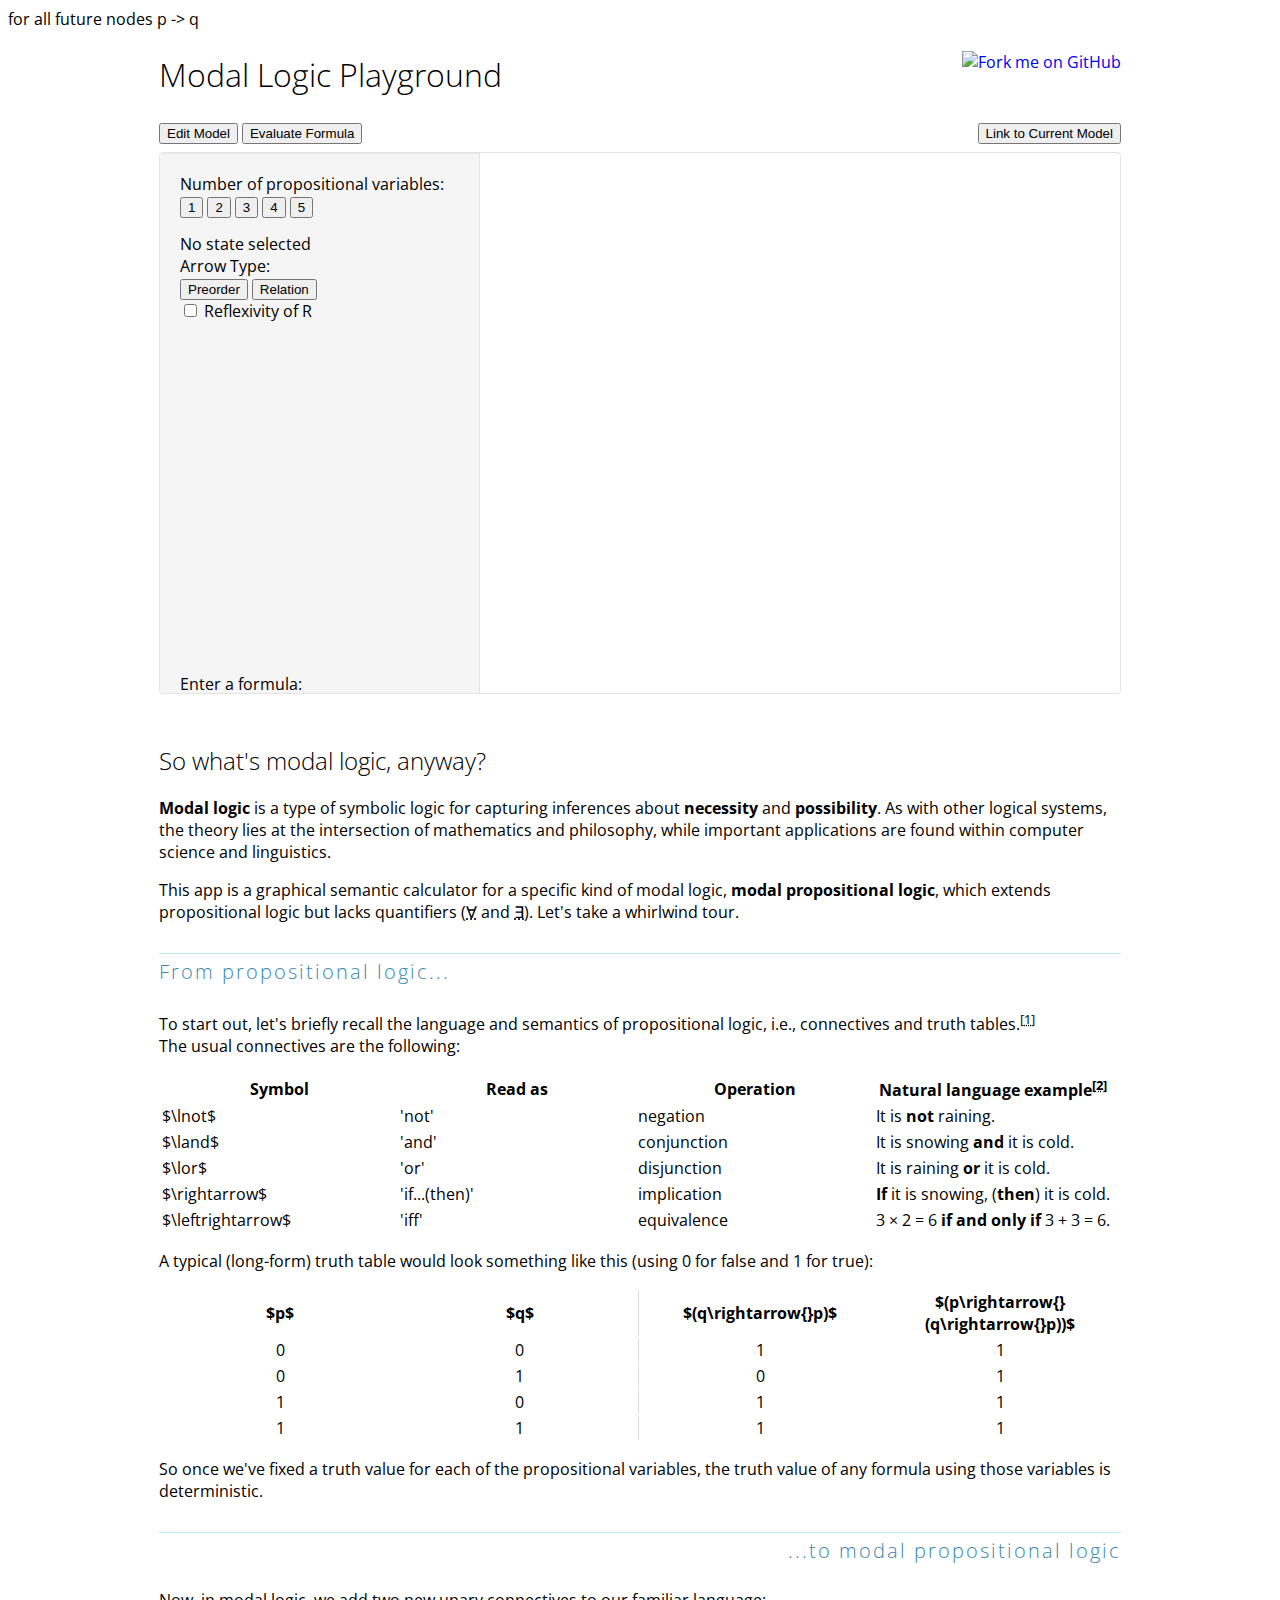
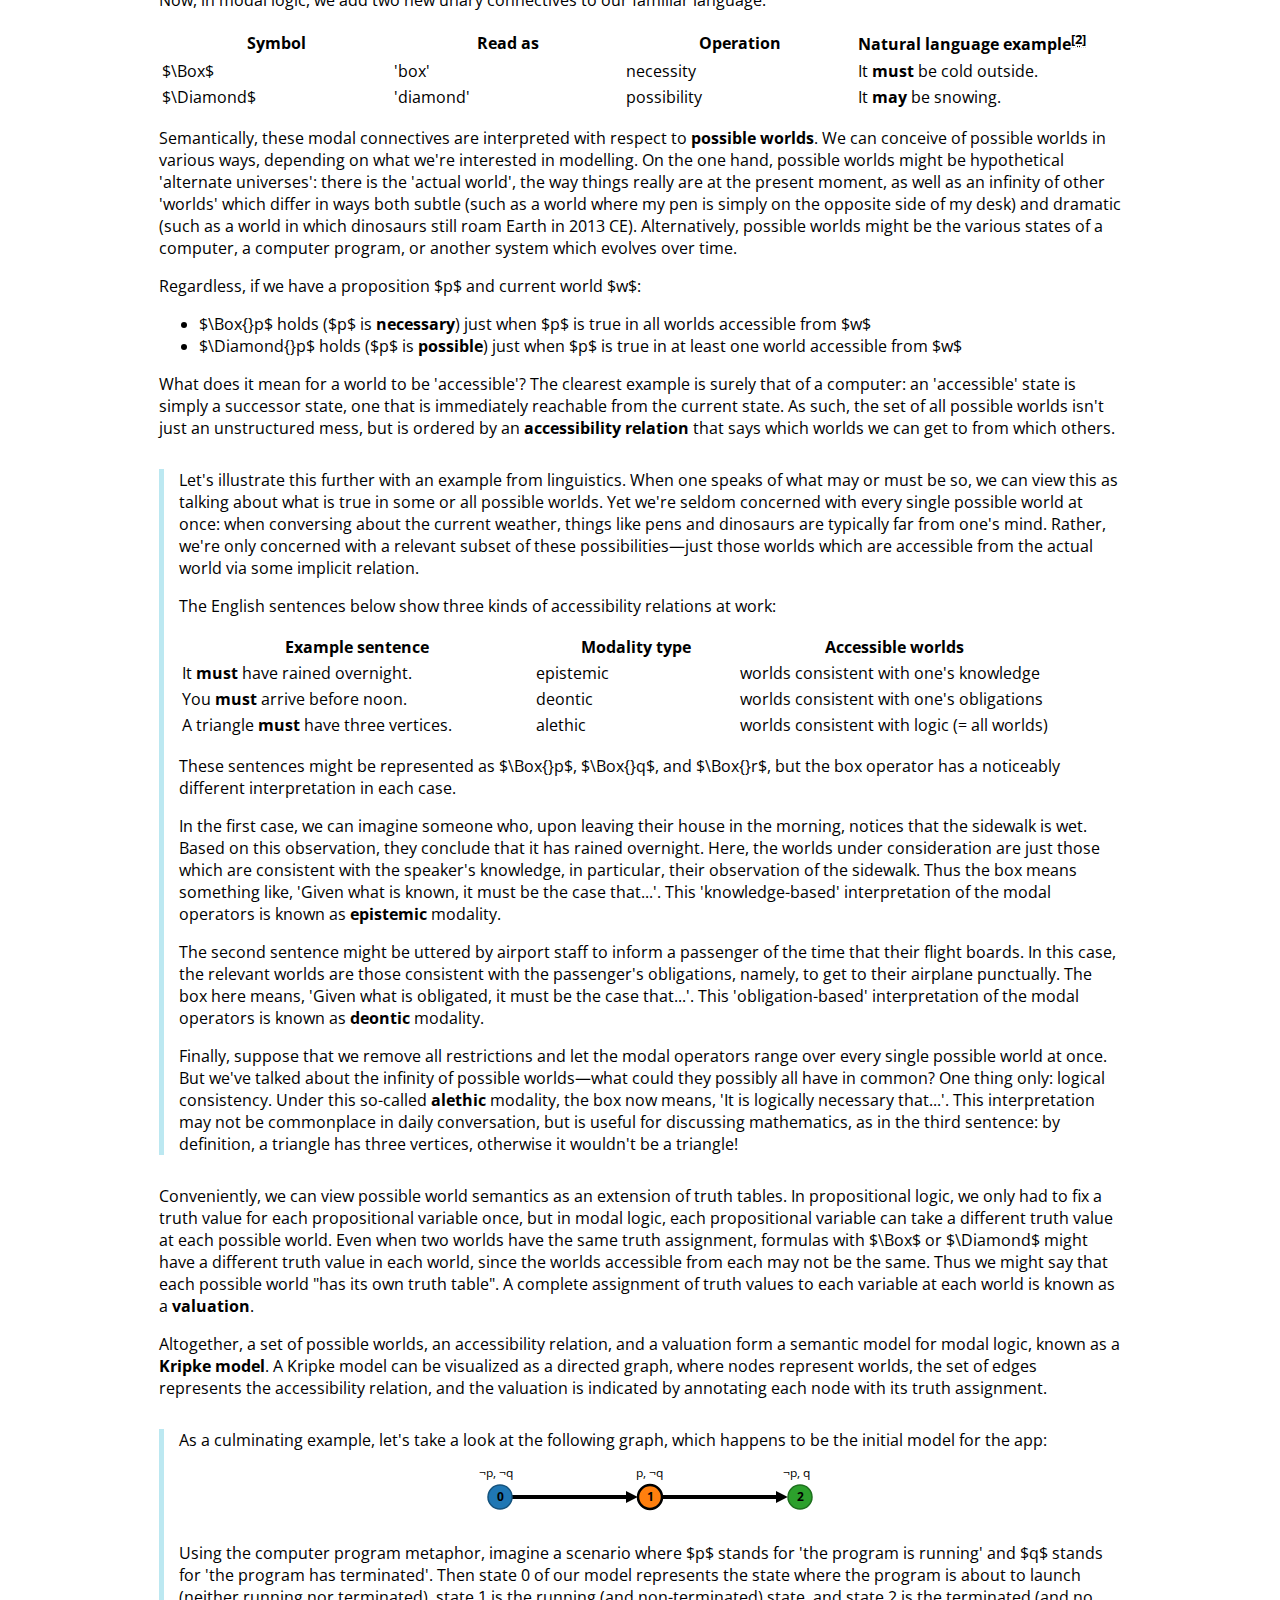
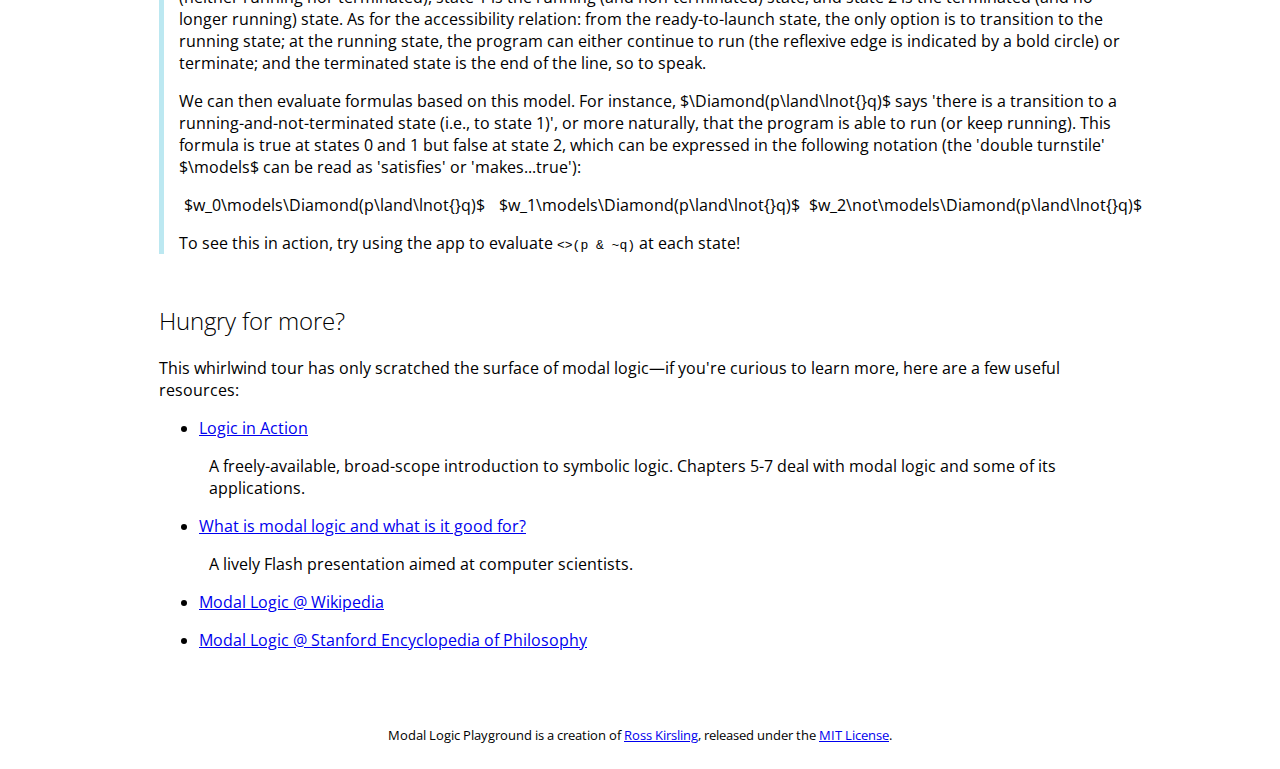
==== commit 140faca6: "Add toggle for reflexivity of R" ====
--- a/index.html
+++ b/index.html
@@ -8,7 +8,7 @@
   <link rel="stylesheet" href="lib/bootstrap.min.css">
   <link rel="stylesheet" href="css/app.css">
 </head>
-
+for all future nodes p -> q
 <body>
   <div id="page-container">
     <a href="https://github.com/rkirsling/modallogic"><img class="github-link" src="img/blacktocat-32.png"
@@ -105,6 +105,15 @@
                 </tr>
               </tbody>
             </div>
+
+	    <div class="alert-info alert">
+	      <!-- This is the "toggle rules" section -->
+	      <div class="form-check">
+		<input class="form-check-input" type="checkbox" id="reflR" onchange="toggleRule(0)">
+		<label class="form-check-label" for="reflR">Reflexivity of R</label>
+	      </div>
+
+            </div>
             <!-- <div class="instructions">
                 <ul class="unstyled">
                   <li>Click in the open space to <strong>add a state</strong></li>
@@ -523,4 +532,4 @@
 <script src="js/MPL.js"></script>
 <script src="js/app.js"></script>
 
-</html>+</html>
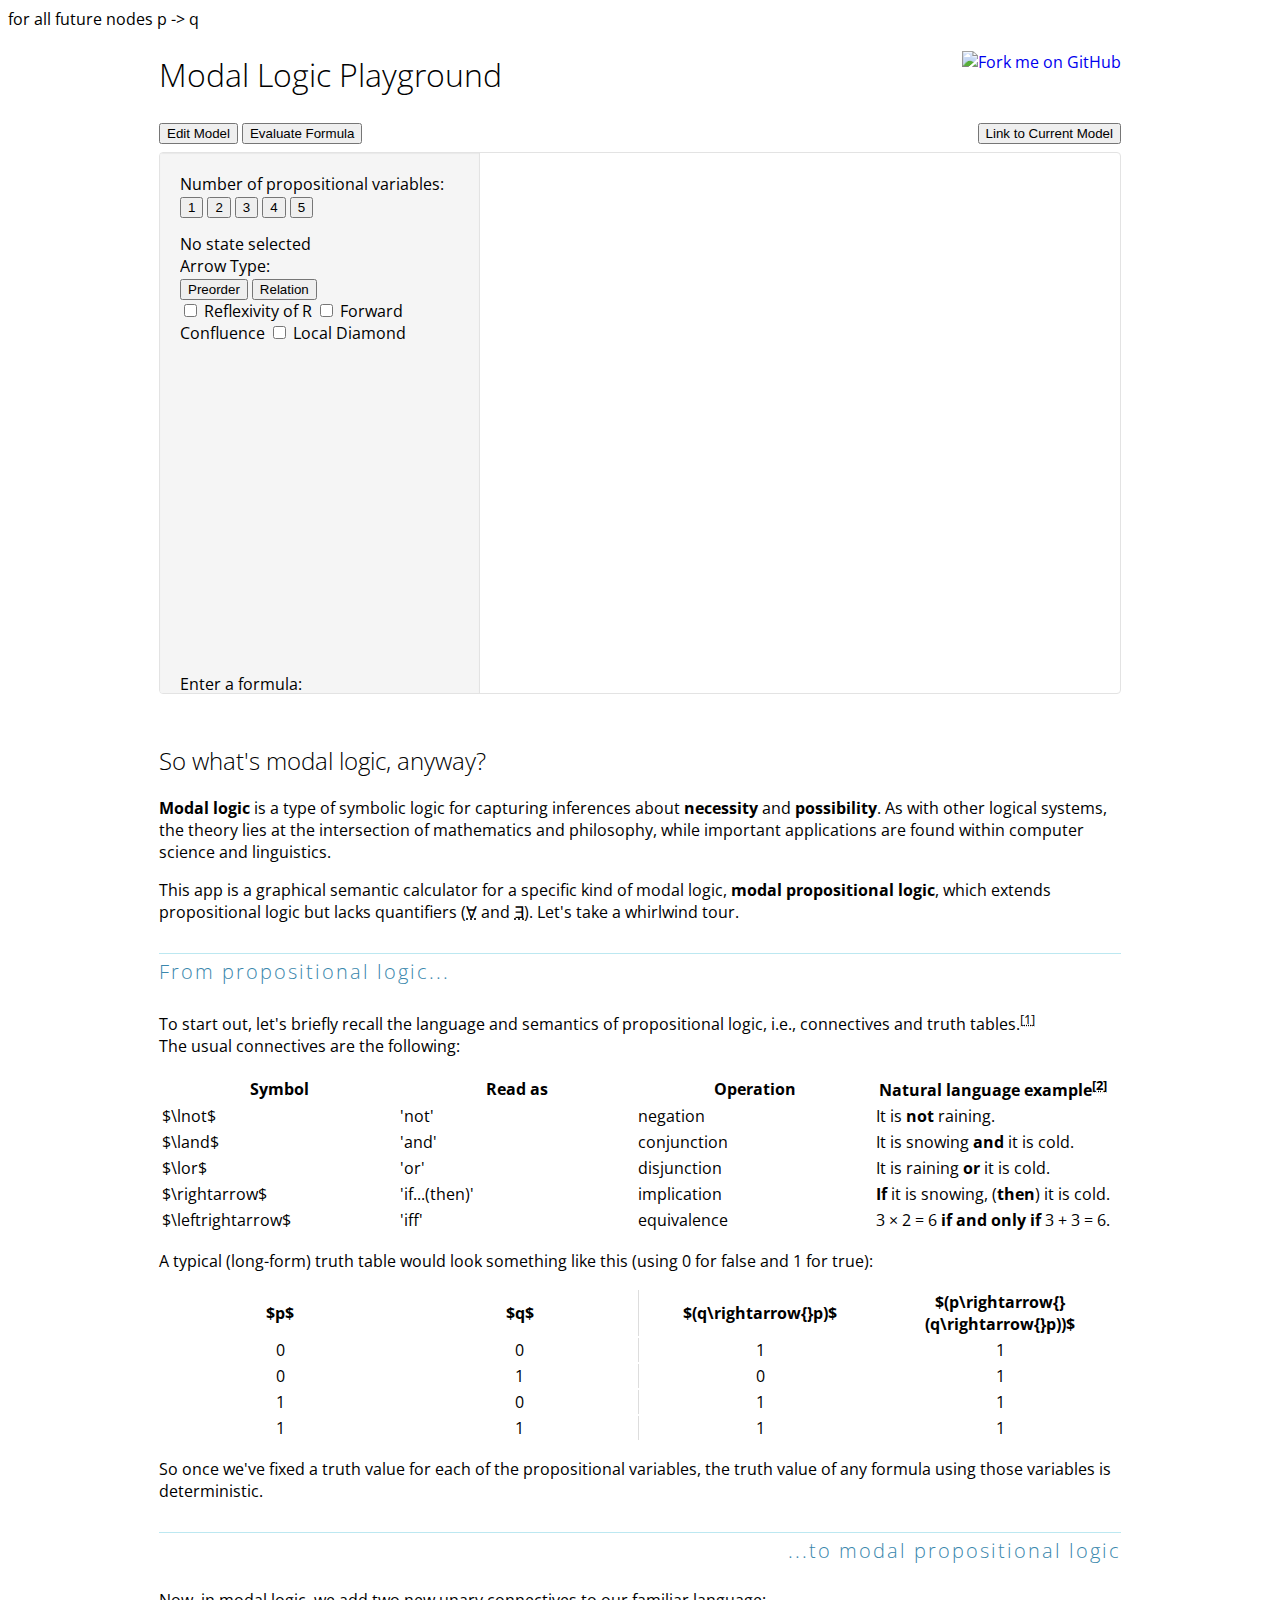
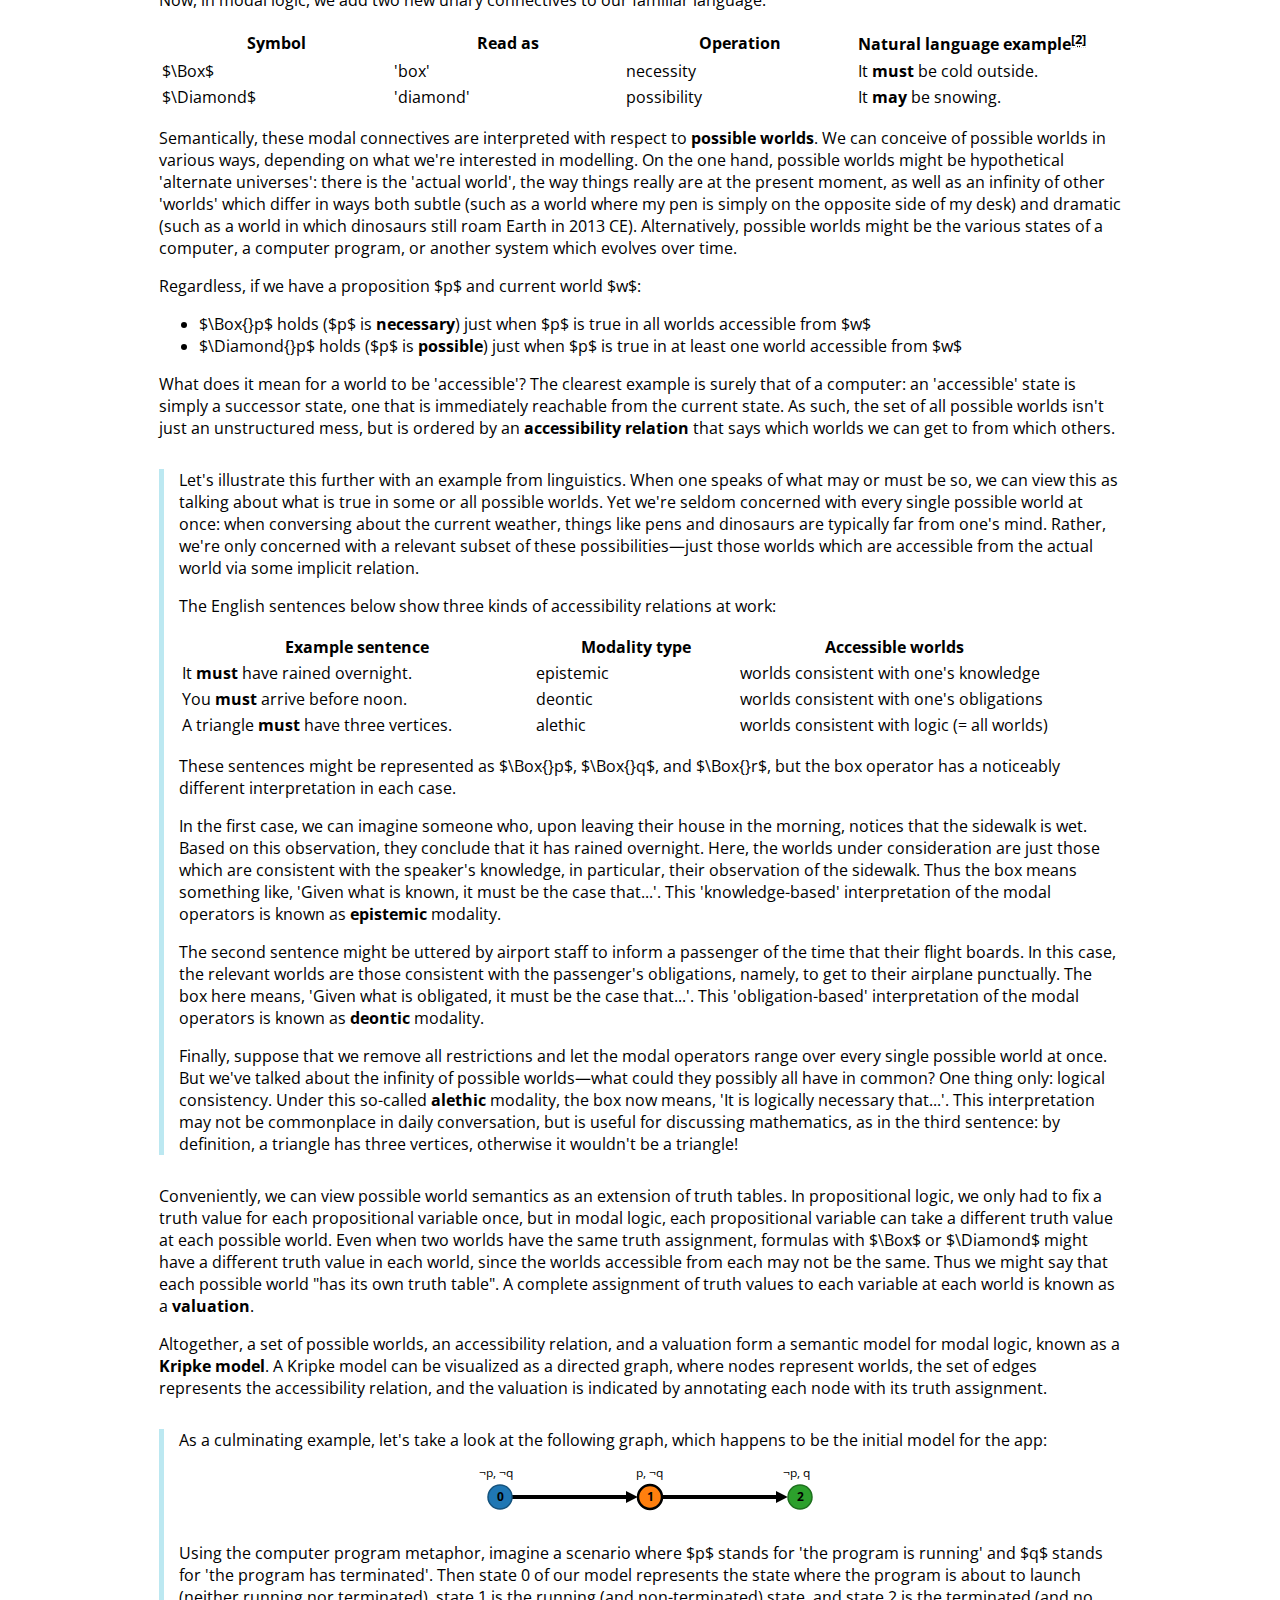
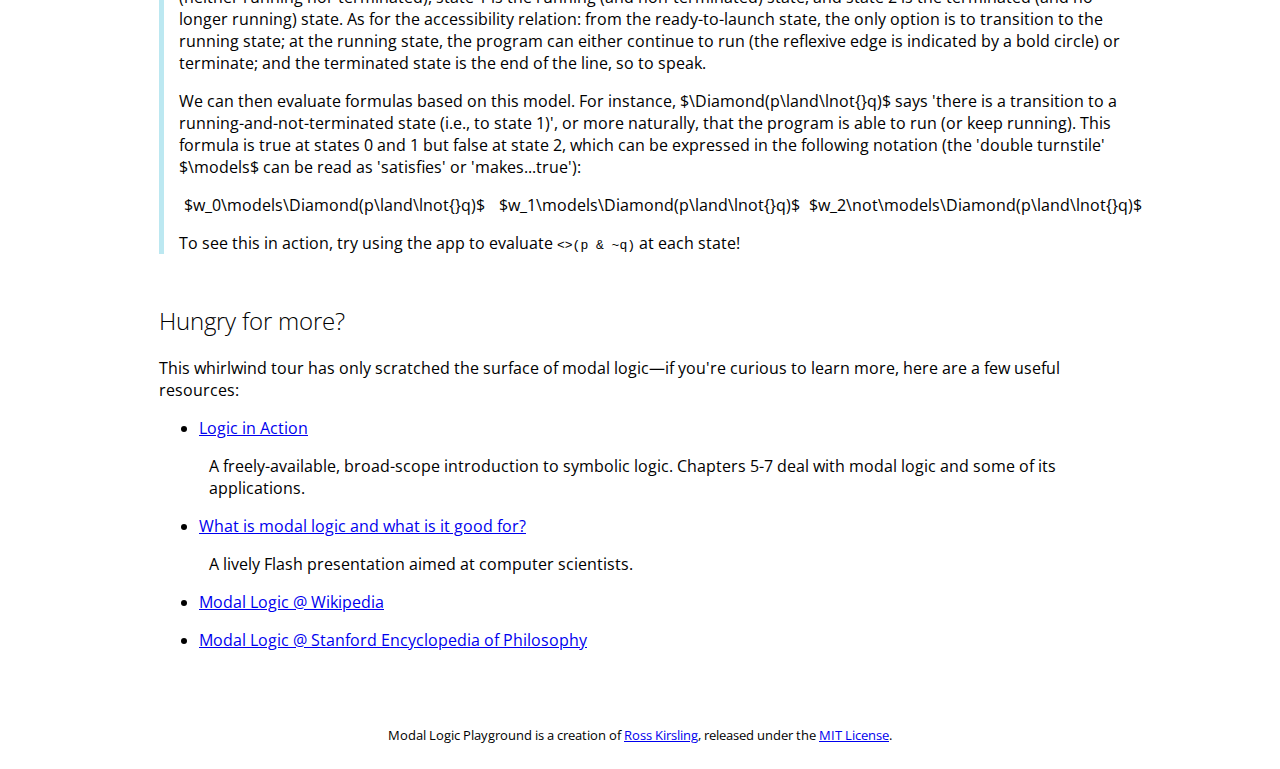
==== commit eadb983c: "Add toggles for confluency and local vs global diamond" ====
--- a/index.html
+++ b/index.html
@@ -111,6 +111,10 @@
 	      <div class="form-check">
 		<input class="form-check-input" type="checkbox" id="reflR" onchange="toggleRule(0)">
 		<label class="form-check-label" for="reflR">Reflexivity of R</label>
+		<input class="form-check-input" type="checkbox" id="fConf" onchange="toggleRule(1)">
+		<label class="form-check-label" for="fConf">Forward Confluence</label>
+		<input class="form-check-input" type="checkbox" id="localDiamond" onchange="toggleRule(2)">
+		<label class="form-check-label" for="localDiamond">Local Diamond</label>
 	      </div>
 
             </div>
